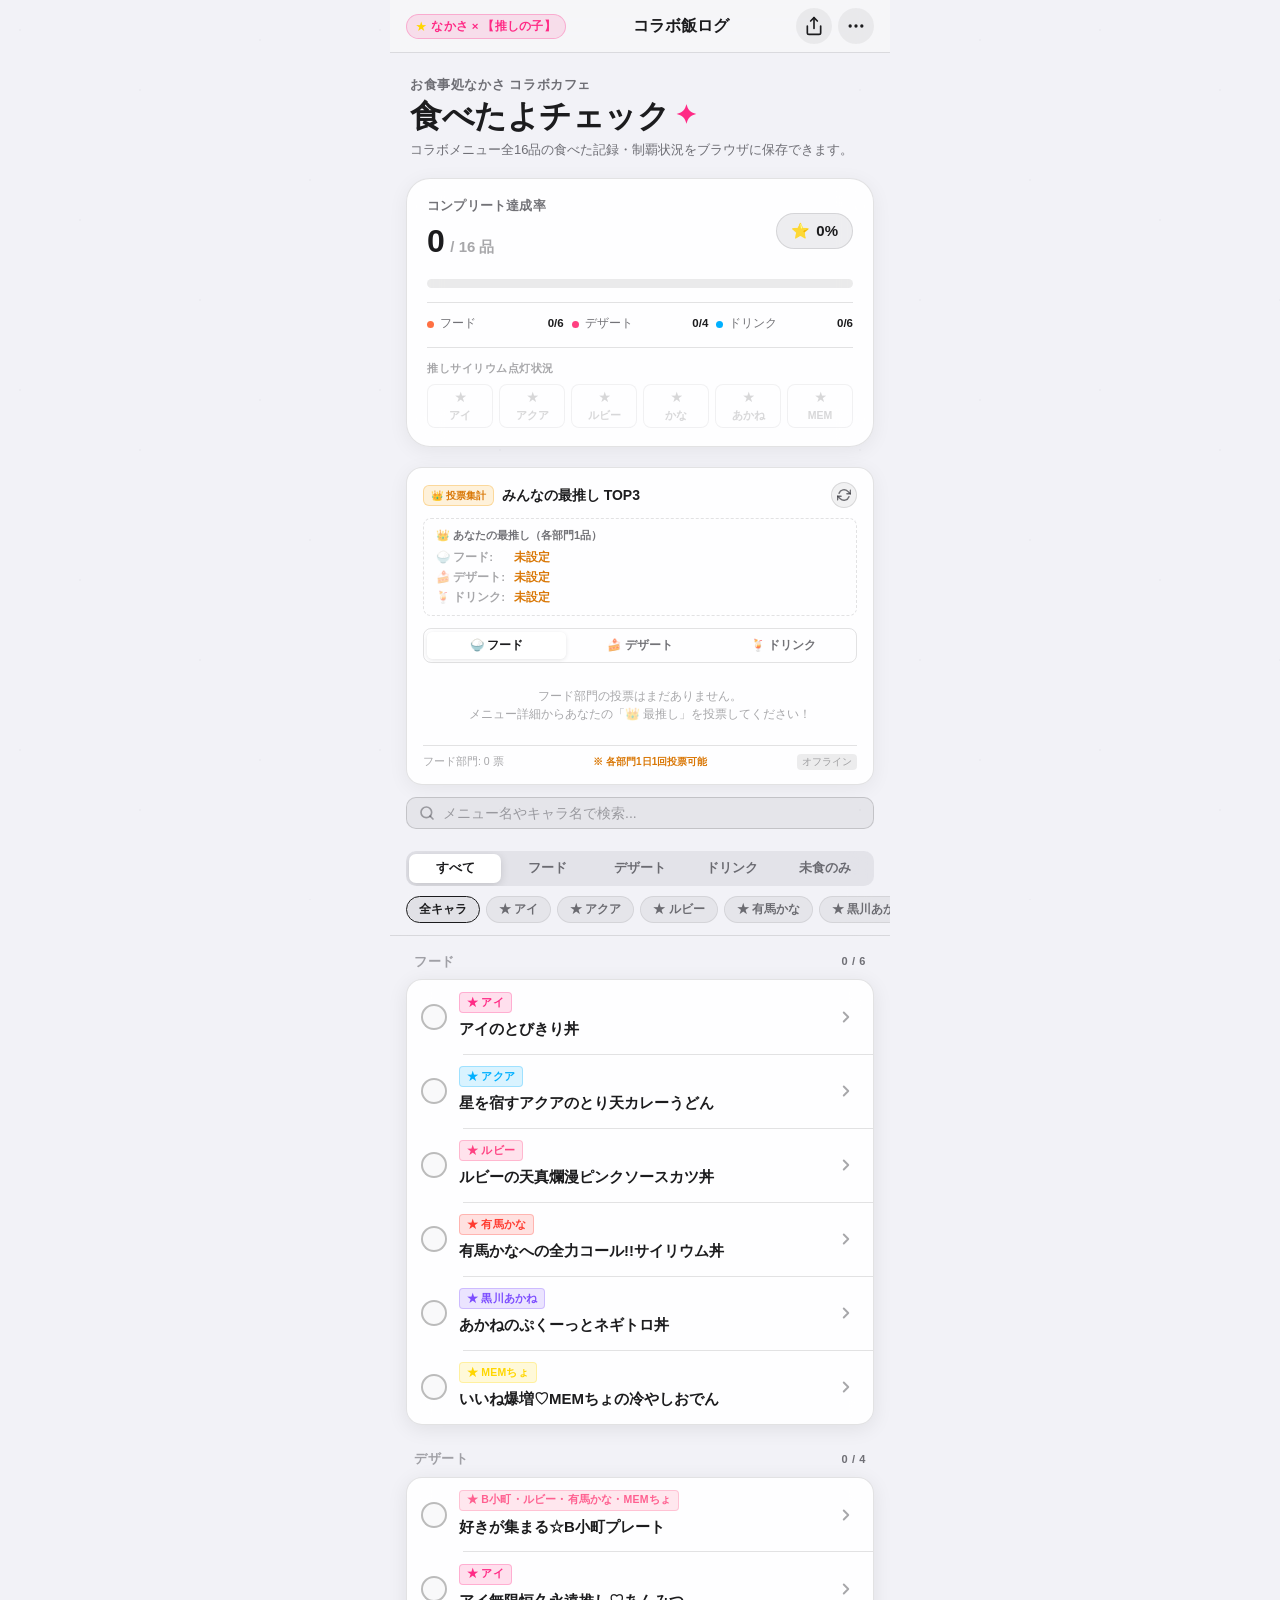
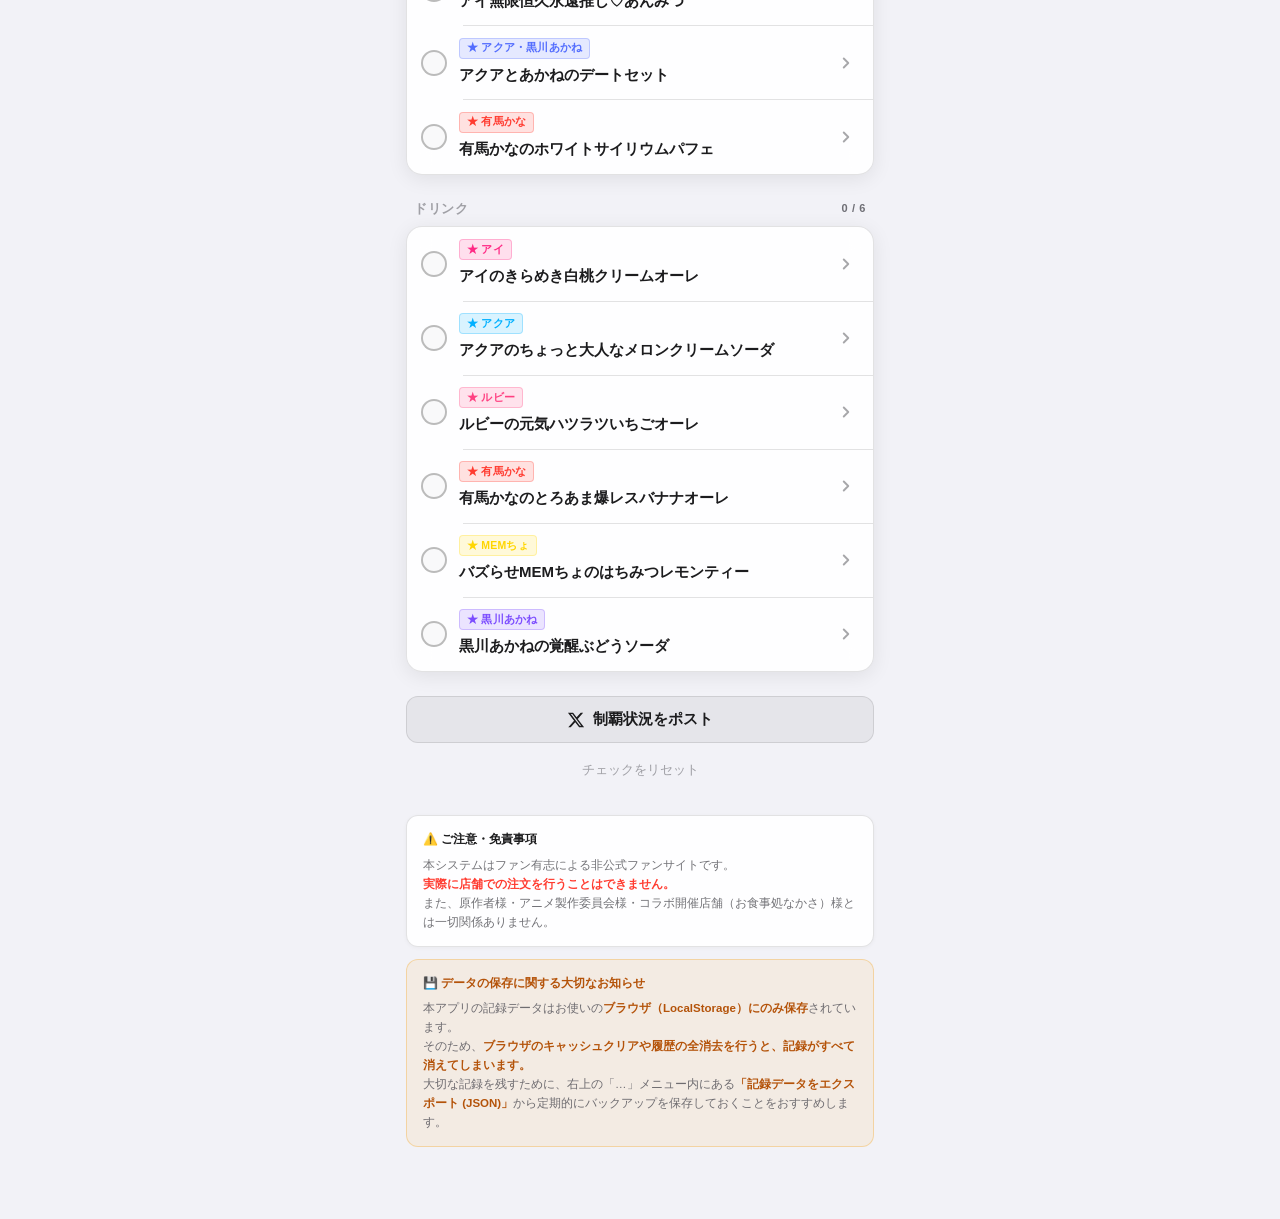
==== index.html @ 0466a277 "initial commit" ====
<!DOCTYPE html>
<html lang="ja">
<head>
  <meta charset="UTF-8">
  <meta name="viewport" content="width=device-width, initial-scale=1.0, maximum-scale=1.0, user-scalable=no, viewport-fit=cover">
  <meta name="apple-mobile-web-app-capable" content="yes">
  <meta name="apple-mobile-web-app-status-bar-style" content="black-translucent">
  <meta name="apple-mobile-web-app-title" content="推しの子×なかさ">
  <meta name="theme-color" content="#12131f">
  <title>【推しの子】× お食事処なかさ コラボ飯ログ</title>
  
  <!-- Favicon / Icons / PWA -->
  <link rel="icon" href="data:image/svg+xml,<svg xmlns=%22http://www.w3.org/2000/svg%22 viewBox=%220 0 100 100%22><text y=%22.9em%22 font-size=%2290%22>⭐</text></svg>">
  <link rel="manifest" href="manifest.json">
  <link rel="stylesheet" href="style.css">

</head>
<body>
  <!-- Background Stars -->
  <div class="bg-stars" id="bgStars"></div>

  <!-- iOS App Container -->
  <div class="app-container">
    
    <!-- iOS Navigation Bar (Sticky with blur) -->
    <header class="ios-navbar" id="navbar">
      <div class="navbar-content">
        <div class="navbar-left">
          <span class="collab-badge">
            <span class="star-icon">★</span> なかさ × 【推しの子】
          </span>
        </div>
        <div class="navbar-center" id="navTitle">
          コラボ飯ログ
        </div>
        <div class="navbar-right">
          <button type="button" class="nav-icon-btn" id="shareBtn" aria-label="シェア">
            <svg width="20" height="20" viewBox="0 0 24 24" fill="none" stroke="currentColor" stroke-width="2" stroke-linecap="round" stroke-linejoin="round">
              <path d="M4 12v8a2 2 0 0 0 2 2h12a2 2 0 0 0 2-2v-8"/>
              <polyline points="16 6 12 2 8 6"/>
              <line x1="12" y1="2" x2="12" y2="15"/>
            </svg>
          </button>
          <button type="button" class="nav-icon-btn" id="menuSettingsBtn" aria-label="設定">
            <svg width="20" height="20" viewBox="0 0 24 24" fill="none" stroke="currentColor" stroke-width="2" stroke-linecap="round" stroke-linejoin="round">
              <circle cx="12" cy="12" r="1"/>
              <circle cx="19" cy="12" r="1"/>
              <circle cx="5" cy="12" r="1"/>
            </svg>
          </button>
        </div>
      </div>
    </header>

    <!-- Scrollable Main Content -->
    <main class="main-content" id="mainContent">
      
      <!-- iOS Large Title Section -->
      <section class="large-title-section">
        <div class="sub-headline">お食事処なかさ コラボカフェ</div>
        <h1 class="large-title">
          <span>食べたよチェック</span>
          <span class="eye-star">✦</span>
        </h1>
        <p class="desc-text">コラボメニュー全16品の食べた記録・制覇状況をブラウザに保存できます。</p>
      </section>

      <!-- Overall Progress Card (iOS Inset Card Style) -->
      <section class="progress-card">
        <div class="progress-card-header">
          <div class="progress-info">
            <div class="progress-label">コンプリート達成率</div>
            <div class="progress-numbers">
              <span class="eaten-count" id="eatenCount">0</span>
              <span class="total-count">/ 16 品</span>
            </div>
          </div>
          <div class="progress-badge-wrapper">
            <div class="trophy-badge" id="trophyBadge">
              <span class="trophy-icon">⭐</span>
              <span class="trophy-percent" id="trophyPercent">0%</span>
            </div>
          </div>
        </div>

        <div class="progress-track">
          <div class="progress-fill" id="progressFill" style="width: 0%;"></div>
        </div>

        <!-- Category Mini Progress -->
        <div class="category-breakdown">
          <div class="breakdown-item" data-cat="food">
            <span class="cat-dot dot-food"></span>
            <span class="cat-name">フード</span>
            <span class="cat-stat" id="statFood">0/6</span>
          </div>
          <div class="breakdown-item" data-cat="dessert">
            <span class="cat-dot dot-dessert"></span>
            <span class="cat-name">デザート</span>
            <span class="cat-stat" id="statDessert">0/4</span>
          </div>
          <div class="breakdown-item" data-cat="drink">
            <span class="cat-dot dot-drink"></span>
            <span class="cat-name">ドリンク</span>
            <span class="cat-stat" id="statDrink">0/6</span>
          </div>
        </div>

        <!-- Live Cyalume (Penlight) Lights Indicator -->
        <div class="cyalume-shelf" id="cyalumeShelf">
          <span class="cyalume-title">推しサイリウム点灯状況</span>
          <div class="cyalume-lights">
            <span class="cyalume-light light-ai" title="アイ" data-char="アイ"><span>★</span>アイ</span>
            <span class="cyalume-light light-aqua" title="アクア" data-char="アクア"><span>★</span>アクア</span>
            <span class="cyalume-light light-ruby" title="ルビー" data-char="ルビー"><span>★</span>ルビー</span>
            <span class="cyalume-light light-kana" title="有馬かな" data-char="有馬かな"><span>★</span>かな</span>
            <span class="cyalume-light light-akane" title="黒川あかね" data-char="黒川あかね"><span>★</span>あかね</span>
            <span class="cyalume-light light-mem" title="MEMちょ" data-char="MEMちょ"><span>★</span>MEM</span>
          </div>
        </div>
      </section>

      <!-- Favorite Ranking & Stats Section (Cloudflare Workers) -->
      <section class="ranking-card" id="rankingCard">
        <div class="ranking-header">
          <div class="ranking-title-area">
            <span class="ranking-badge">👑 投票集計</span>
            <h3 class="ranking-heading">みんなの最推し TOP3</h3>
          </div>
          <button type="button" class="ranking-reload-btn" id="reloadRankingBtn" aria-label="更新" title="最新の統計を再読み込み">
            <svg width="14" height="14" viewBox="0 0 24 24" fill="none" stroke="currentColor" stroke-width="2.5" stroke-linecap="round" stroke-linejoin="round">
              <polyline points="23 4 23 10 17 10"></polyline>
              <polyline points="1 20 1 14 7 14"></polyline>
              <path d="M3.51 9a9 9 0 0 1 14.85-3.36L23 10M1 14l4.64 4.36A9 9 0 0 0 20.49 15"></path>
            </svg>
          </button>
        </div>

        <div class="my-favorite-box" id="myFavoriteBox">
          <div class="my-fav-header">
            <span class="my-fav-title">👑 あなたの最推し（各部門1品）</span>
          </div>
          <div class="my-fav-grid">
            <div class="my-fav-item">
              <span class="my-fav-cat">🍚 フード:</span>
              <span class="my-fav-val" id="myFavFood">未設定</span>
            </div>
            <div class="my-fav-item">
              <span class="my-fav-cat">🍰 デザート:</span>
              <span class="my-fav-val" id="myFavDessert">未設定</span>
            </div>
            <div class="my-fav-item">
              <span class="my-fav-cat">🍹 ドリンク:</span>
              <span class="my-fav-val" id="myFavDrink">未設定</span>
            </div>
          </div>
        </div>

        <!-- Ranking Department Tabs -->
        <div class="ranking-tabs" id="rankingTabs">
          <button type="button" class="ranking-tab-btn active" data-ranking-cat="food">🍚 フード</button>
          <button type="button" class="ranking-tab-btn" data-ranking-cat="dessert">🍰 デザート</button>
          <button type="button" class="ranking-tab-btn" data-ranking-cat="drink">🍹 ドリンク</button>
        </div>

        <div class="ranking-list" id="rankingList">
          <!-- Rendered dynamically by app.js -->
        </div>
        <div class="ranking-footer-meta" id="rankingMeta">
          <span id="rankingTotalVotes">部門投票数: 0 票</span>
          <span class="ranking-rule-note">※ 各部門1日1回投票可能</span>
          <span id="rankingStatusBadge" class="ranking-status-badge">集計中</span>
        </div>
      </section>

      <!-- iOS Search Bar -->
      <div class="ios-search-container">
        <div class="ios-search-box">
          <svg class="search-icon" width="16" height="16" viewBox="0 0 24 24" fill="none" stroke="currentColor" stroke-width="2.5" stroke-linecap="round" stroke-linejoin="round">
            <circle cx="11" cy="11" r="8"></circle>
            <line x1="21" y1="21" x2="16.65" y2="16.65"></line>
          </svg>
          <input type="text" id="searchInput" class="ios-search-input" placeholder="メニュー名やキャラ名で検索..." autocomplete="off">
          <button type="button" id="searchClearBtn" class="search-clear-btn" aria-label="クリア" style="display: none;">✕</button>
        </div>
      </div>

      <!-- iOS Segmented Control (Category Switcher) -->
      <div class="sticky-controls" id="stickyControls">
        <div class="ios-segmented-control" role="tablist">
          <button type="button" class="segment-btn active" data-filter="all" role="tab">すべて</button>
          <button type="button" class="segment-btn" data-filter="food" role="tab">フード</button>
          <button type="button" class="segment-btn" data-filter="dessert" role="tab">デザート</button>
          <button type="button" class="segment-btn" data-filter="drink" role="tab">ドリンク</button>
          <button type="button" class="segment-btn" data-filter="uneaten" role="tab">未食のみ</button>
        </div>

        <!-- Character Filter Pills (Horizontal Scroll) -->
        <div class="char-filter-wrapper">
          <div class="char-filter-scroll" id="charFilterScroll">
            <button type="button" class="char-pill active" data-char="all">全キャラ</button>
            <button type="button" class="char-pill pill-ai" data-char="アイ">★ アイ</button>
            <button type="button" class="char-pill pill-aqua" data-char="アクア">★ アクア</button>
            <button type="button" class="char-pill pill-ruby" data-char="ルビー">★ ルビー</button>
            <button type="button" class="char-pill pill-kana" data-char="有馬かな">★ 有馬かな</button>
            <button type="button" class="char-pill pill-akane" data-char="黒川あかね">★ 黒川あかね</button>
            <button type="button" class="char-pill pill-mem" data-char="MEMちょ">★ MEMちょ</button>
            <button type="button" class="char-pill pill-bkomachi" data-char="B小町">★ B小町</button>
          </div>
        </div>
      </div>

      <!-- Menu Items List (iOS Inset Grouped Table View) -->
      <section class="menu-sections-container" id="menuSectionsContainer">
        <!-- Rendered dynamically by app.js -->
      </section>

      <!-- Empty State -->
      <div class="empty-state" id="emptyState" style="display: none;">
        <div class="empty-icon">🍽️</div>
        <div class="empty-text">該当するメニューがありません</div>
      </div>

      <!-- Quick Action Buttons Footer -->
      <div class="footer-actions">
        <button type="button" class="ios-btn-secondary" id="shareResultBtn">
          <svg width="18" height="18" viewBox="0 0 24 24" fill="currentColor">
            <path d="M18.244 2.25h3.308l-7.227 8.26 8.502 11.24H16.17l-5.214-6.817L4.99 21.75H1.68l7.73-8.835L1.254 2.25H8.08l4.713 6.231zm-1.161 17.52h1.833L7.084 4.126H5.117z"/>
          </svg>
          制覇状況をポスト
        </button>
        <button type="button" class="ios-btn-text" id="resetConfirmBtn">
          チェックをリセット
        </button>
      </div>

      <footer class="app-footer">
        <div class="disclaimer-box">
          <p class="disclaimer-title">⚠️ ご注意・免責事項</p>
          <p class="disclaimer-text">
            本システムはファン有志による非公式ファンサイトです。<br>
            <strong>実際に店舗での注文を行うことはできません。</strong><br>
            また、原作者様・アニメ製作委員会様・コラボ開催店舗（お食事処なかさ）様とは一切関係ありません。
          </p>
        </div>
        <div class="storage-warning-box">
          <p class="storage-warning-title">💾 データの保存に関する大切なお知らせ</p>
          <p class="storage-warning-text">
            本アプリの記録データはお使いの<strong>ブラウザ（LocalStorage）にのみ保存</strong>されています。<br>
            そのため、<strong>ブラウザのキャッシュクリアや履歴の全消去を行うと、記録がすべて消えてしまいます。</strong><br>
            大切な記録を残すために、右上の「…」メニュー内にある<strong>「記録データをエクスポート (JSON)」</strong>から定期的にバックアップを保存しておくことをおすすめします。
          </p>
        </div>
      </footer>
    </main>

    <!-- Bottom Sheet Modal (Detail & Note) -->
    <div class="modal-backdrop" id="bottomSheetBackdrop">
      <div class="ios-bottom-sheet" id="bottomSheet">
        <!-- Pull bar -->
        <div class="sheet-pull-bar"></div>
        
        <div class="sheet-header">
          <div class="sheet-meta">
            <span class="sheet-char-badge" id="sheetCharBadge">アイ</span>
            <span class="sheet-category-badge" id="sheetCatBadge">フード</span>
          </div>
          <h2 class="sheet-title" id="sheetTitle">メニュー名</h2>
          <button type="button" class="sheet-close-btn" id="sheetCloseBtn" aria-label="閉じる">✕</button>
        </div>

        <div class="sheet-body">
          <!-- Eaten Status Switch -->
          <div class="sheet-section ios-cell-group">
            <div class="ios-cell">
              <span class="cell-label">食べた！</span>
              <label class="ios-switch">
                <input type="checkbox" id="sheetCheckInput">
                <span class="switch-slider"></span>
              </label>
            </div>
          </div>

          <!-- Visit History Section (複数回訪問対応) -->
          <div class="sheet-section history-section-box" id="historySection">
            <div class="history-section-header">
              <span class="section-label">📅 訪問・喫食履歴</span>
              <span class="history-total-badge" id="historyTotalBadge">合計 0杯/皿</span>
            </div>
            <div class="history-list" id="historyList">
              <!-- Dynamically rendered rows: Date picker + Stepper + Delete button -->
            </div>
            <button type="button" class="add-history-btn" id="addHistoryBtn">
              <svg width="15" height="15" viewBox="0 0 24 24" fill="none" stroke="currentColor" stroke-width="2.5" stroke-linecap="round" stroke-linejoin="round">
                <line x1="12" y1="5" x2="12" y2="19"></line>
                <line x1="5" y1="12" x2="19" y2="12"></line>
              </svg>
              訪問日・杯数を追加
            </button>
          </div>

          <!-- Favorite Section (最推し設定) -->
          <div class="sheet-section ios-cell-group">
            <div class="ios-cell cell-favorite">
              <div class="cell-label-group">
                <span class="cell-label" id="sheetFavoriteLabel">👑 最推しに設定</span>
                <span class="cell-sublabel" id="sheetFavoriteSublabel">この部門のお気に入りメニュー（1日1回限定）</span>
              </div>
              <label class="ios-switch">
                <input type="checkbox" id="sheetFavoriteInput">
                <span class="switch-slider switch-slider-gold"></span>
              </label>
            </div>
            <div class="cell-notice-box">
              <span class="cell-notice-text" id="sheetFavoriteNotice">※ 最推し投票は各部門1日1回のみ選択・変更できます。</span>
            </div>
          </div>

          <!-- Note / Review Section -->
          <div class="sheet-section">
            <label class="section-label" for="sheetMemoInput">感想・推しポイントメモ</label>
            <textarea id="sheetMemoInput" class="ios-textarea" placeholder="例: 見た目もかわいくて大満足！特典コースターもゲット★" rows="3"></textarea>
          </div>

          <!-- Action Buttons -->
          <div class="sheet-actions">
            <button type="button" class="ios-btn-primary" id="saveSheetBtn">保存する</button>
          </div>
        </div>
      </div>
    </div>

    <!-- Settings / Data Modal -->
    <div class="modal-backdrop" id="settingsModalBackdrop">
      <div class="ios-bottom-sheet" id="settingsModal">
        <div class="sheet-pull-bar"></div>
        <div class="sheet-header">
          <h2 class="sheet-title">データ管理 & バックアップ</h2>
          <button type="button" class="sheet-close-btn" id="settingsCloseBtn">✕</button>
        </div>
        <div class="sheet-body">
          <!-- Appearance / Theme Section -->
          <div class="ios-cell-group">
            <div class="ios-cell">
              <span class="cell-label">外観テーマ</span>
              <div class="theme-selector" id="themeSelector">
                <button type="button" class="theme-btn active" data-theme="auto">端末連動</button>
                <button type="button" class="theme-btn" data-theme="light">ライト</button>
                <button type="button" class="theme-btn" data-theme="dark">ダーク</button>
              </div>
            </div>
          <!-- Cache Clear Warning Card -->
          <div class="modal-warning-card">
            <div class="warning-icon-area">⚠️</div>
            <div class="warning-content">
              <strong class="warning-title">キャッシュ・履歴消去にご注意</strong>
              <p class="warning-desc">記録はお使いのブラウザ（端末内）にのみ保存されています。ブラウザのキャッシュクリアや履歴消去を行うとデータがすべて消えるため、定期的に「エクスポート」でバックアップを保存してください。</p>
            </div>
          </div>

          <div class="ios-cell-group">
            <div class="ios-cell interactive-cell" id="exportDataBtn">
              <span class="cell-label">記録データをエクスポート (JSON)</span>
              <span class="cell-chevron">›</span>
            </div>
            <label class="ios-cell interactive-cell" for="importFile">
              <span class="cell-label">記録データをインポート</span>
              <input type="file" id="importFile" accept=".json" style="display: none;">
              <span class="cell-chevron">›</span>
            </label>
            <div class="ios-cell interactive-cell text-danger" id="dangerResetBtn">
              <span class="cell-label">すべての記録を初期化</span>
              <span class="cell-chevron">›</span>
            </div>
          </div>
          <div class="help-text">
            機種変更時やお使いのブラウザをクリアする際は、事前に「エクスポート」で保存しておくことをおすすめします。
          </div>

          <div class="modal-disclaimer">
            <p><strong>【非公式ファンサイトについて】</strong></p>
            <p>本システムは個人ファンによる非公式の記録ツールです。店頭での実際の注文を行うことはできません。原作公式・アニメ製作委員会・コラボ開催店舗（お食事処なかさ）様とは一切関係ありません。</p>
          </div>
        </div>
      </div>
    </div>

    <!-- Complete Toast / Celebration Banner -->
    <div class="complete-toast" id="completeToast">
      <div class="toast-star">🌟</div>
      <div class="toast-content">
        <div class="toast-title">全品制覇おめでとうございます！！</div>
        <div class="toast-desc">なかさ×推しの子 コラボメニューをすべてコンプリートしました！</div>
      </div>
    </div>

  </div>

  <script src="app.js"></script>
</body>
</html>
---- style.css ----
/* ==========================================================================
   【推しの子】× お食事処なかさ コラボ飯ログ スタイルシート
   iOS Human Interface Guidelines × アイドル・スターライトテーマ
   ダークモード & ライトモード 自動連動 (prefers-color-scheme & data-theme)
   ========================================================================== */

/* --------------------------------------------------------------------------
   1. テーマ変数定義
   -------------------------------------------------------------------------- */
:root {
  /* Oshi no Ko Character Palette (Dark Mode Optimized) */
  --color-ai: #ff2a85;        /* アイ: マゼンタピンク */
  --color-ai-glow: rgba(255, 42, 133, 0.35);
  --color-aqua: #00b0ff;      /* アクア: シアンブルー */
  --color-aqua-glow: rgba(0, 176, 255, 0.3);
  --color-ruby: #ff4081;      /* ルビー: ルビーピンク */
  --color-ruby-glow: rgba(255, 64, 129, 0.3);
  --color-kana: #ff3b30;      /* 有馬かな: ピーマン/レッド */
  --color-kana-glow: rgba(255, 59, 48, 0.3);
  --color-akane: #7c4dff;     /* 黒川あかね: パープル */
  --color-akane-glow: rgba(124, 77, 255, 0.3);
  --color-mem: #ffd600;       /* MEMちょ: イエロー */
  --color-mem-glow: rgba(255, 214, 0, 0.3);
  --color-bkomachi: #ff6090;  /* B小町: プレミアムピンク */

  /* iOS Accents */
  --ios-tint: #ff2a85;
  --ios-blue: #007aff;
  --ios-green: #34c759;
  --ios-danger: #ff3b30;
  
  /* Typography & Layout */
  --font-system: -apple-system, BlinkMacSystemFont, "SF Pro Text", "SF Pro Display", "Helvetica Neue", "Hiragino Sans", "Hiragino Kaku Gothic ProN", Meiryo, sans-serif;
  --radius-sm: 8px;
  --radius-md: 12px;
  --radius-lg: 16px;
  --radius-xl: 24px;
  --radius-pill: 9999px;

  /* Default: Dark Theme */
  --bg-primary: #0c0d14;
  --bg-secondary: #141624;
  --bg-card: rgba(25, 28, 48, 0.72);
  --bg-card-active: rgba(36, 40, 68, 0.85);
  --bg-sheet: #191b2e;
  --bg-navbar: rgba(18, 20, 34, 0.85);
  --bg-sticky-controls: rgba(12, 13, 20, 0.88);
  
  --ios-separator: rgba(255, 255, 255, 0.08);
  --ios-separator-light: rgba(255, 255, 255, 0.04);
  
  --text-primary: #ffffff;
  --text-secondary: rgba(255, 255, 255, 0.65);
  --text-tertiary: rgba(255, 255, 255, 0.4);

  --bg-segmented: rgba(255, 255, 255, 0.08);
  --bg-segmented-active: rgba(255, 255, 255, 0.95);
  --color-segmented-active: #0c0d14;

  --bg-char-pill: rgba(255, 255, 255, 0.07);
  --border-char-pill: rgba(255, 255, 255, 0.1);

  --bg-cell-group: rgba(255, 255, 255, 0.05);
  --bg-cell-active: rgba(255, 255, 255, 0.08);
  --bg-input: rgba(255, 255, 255, 0.08);
  --border-input: rgba(255, 255, 255, 0.15);
  --bg-textarea: rgba(255, 255, 255, 0.05);
  --border-textarea: rgba(255, 255, 255, 0.08);

  --progress-card-bg: var(--bg-card);
  --progress-card-border: var(--ios-separator);
  --progress-track-bg: rgba(255, 255, 255, 0.1);

  --checkbox-border: rgba(255, 255, 255, 0.28);
  --checkbox-bg: rgba(255, 255, 255, 0.04);
  
  --nav-btn-bg: rgba(255, 255, 255, 0.08);
  --nav-btn-active: rgba(255, 255, 255, 0.16);

  --btn-secondary-bg: rgba(255, 255, 255, 0.1);
  --btn-secondary-border: rgba(255, 255, 255, 0.15);
  --btn-secondary-active: rgba(255, 255, 255, 0.16);
  --btn-secondary-color: #ffffff;

  --badge-count-bg: rgba(255, 42, 133, 0.2);
  --badge-count-color: #ff94c2;
  --badge-count-border: rgba(255, 42, 133, 0.35);

  --toast-bg: rgba(25, 28, 52, 0.95);
  --toast-border: rgba(255, 42, 133, 0.5);

  --shadow-card: 0 8px 32px rgba(0, 0, 0, 0.36);
  --shadow-glow: none;
  --stars-opacity: 0.45;
  --glow-opacity: 0.28;
}

/* 端末のOS設定が「ライトモード」の場合の自動適用（手動ダーク指定がない場合） */
@media (prefers-color-scheme: light) {
  :root:not([data-theme="dark"]) {
    --bg-primary: #f2f2f7;
    --bg-secondary: #ffffff;
    --bg-card: rgba(255, 255, 255, 0.92);
    --bg-card-active: rgba(235, 235, 240, 0.95);
    --bg-sheet: #ffffff;
    --bg-navbar: rgba(246, 246, 249, 0.88);
    --bg-sticky-controls: rgba(242, 242, 247, 0.92);
    
    --ios-separator: rgba(60, 60, 67, 0.15);
    --ios-separator-light: rgba(60, 60, 67, 0.06);
    
    --text-primary: #1c1c1e;
    --text-secondary: rgba(60, 60, 67, 0.72);
    --text-tertiary: rgba(60, 60, 67, 0.45);

    --bg-segmented: rgba(118, 118, 128, 0.12);
    --bg-segmented-active: #ffffff;
    --color-segmented-active: #1c1c1e;

    --bg-char-pill: rgba(0, 0, 0, 0.05);
    --border-char-pill: rgba(0, 0, 0, 0.08);

    --bg-cell-group: rgba(0, 0, 0, 0.035);
    --bg-cell-active: rgba(0, 0, 0, 0.07);
    --bg-input: rgba(0, 0, 0, 0.05);
    --border-input: rgba(0, 0, 0, 0.15);
    --bg-textarea: rgba(0, 0, 0, 0.035);
    --border-textarea: rgba(0, 0, 0, 0.12);

    --progress-card-bg: var(--bg-card);
    --progress-card-border: var(--ios-separator);
    --progress-track-bg: rgba(0, 0, 0, 0.08);

    --checkbox-border: rgba(0, 0, 0, 0.25);
    --checkbox-bg: rgba(0, 0, 0, 0.02);

    --nav-btn-bg: rgba(0, 0, 0, 0.05);
    --nav-btn-active: rgba(0, 0, 0, 0.1);

    --btn-secondary-bg: rgba(0, 0, 0, 0.05);
    --btn-secondary-border: rgba(0, 0, 0, 0.1);
    --btn-secondary-active: rgba(0, 0, 0, 0.08);
    --btn-secondary-color: #1c1c1e;

    --badge-count-bg: rgba(255, 42, 133, 0.12);
    --badge-count-color: #d81b60;
    --badge-count-border: rgba(255, 42, 133, 0.25);

    --toast-bg: #ffffff;
    --toast-border: rgba(255, 42, 133, 0.35);

    --shadow-card: 0 4px 20px rgba(0, 0, 0, 0.06);
    --stars-opacity: 0.18;
    --glow-opacity: 0.14;
  }
}

/* 明示的にライトモードが設定された場合 */
html[data-theme="light"] {
  --bg-primary: #f2f2f7;
  --bg-secondary: #ffffff;
  --bg-card: rgba(255, 255, 255, 0.92);
  --bg-card-active: rgba(235, 235, 240, 0.95);
  --bg-sheet: #ffffff;
  --bg-navbar: rgba(246, 246, 249, 0.88);
  --bg-sticky-controls: rgba(242, 242, 247, 0.92);
  
  --ios-separator: rgba(60, 60, 67, 0.15);
  --ios-separator-light: rgba(60, 60, 67, 0.06);
  
  --text-primary: #1c1c1e;
  --text-secondary: rgba(60, 60, 67, 0.72);
  --text-tertiary: rgba(60, 60, 67, 0.45);

  --bg-segmented: rgba(118, 118, 128, 0.12);
  --bg-segmented-active: #ffffff;
  --color-segmented-active: #1c1c1e;

  --bg-char-pill: rgba(0, 0, 0, 0.05);
  --border-char-pill: rgba(0, 0, 0, 0.08);

  --bg-cell-group: rgba(0, 0, 0, 0.035);
  --bg-cell-active: rgba(0, 0, 0, 0.07);
  --bg-input: rgba(0, 0, 0, 0.05);
  --border-input: rgba(0, 0, 0, 0.15);
  --bg-textarea: rgba(0, 0, 0, 0.035);
  --border-textarea: rgba(0, 0, 0, 0.12);

  --progress-card-bg: var(--bg-card);
  --progress-card-border: var(--ios-separator);
  --progress-track-bg: rgba(0, 0, 0, 0.08);

  --checkbox-border: rgba(0, 0, 0, 0.25);
  --checkbox-bg: rgba(0, 0, 0, 0.02);

  --nav-btn-bg: rgba(0, 0, 0, 0.05);
  --nav-btn-active: rgba(0, 0, 0, 0.1);

  --btn-secondary-bg: rgba(0, 0, 0, 0.05);
  --btn-secondary-border: rgba(0, 0, 0, 0.1);
  --btn-secondary-active: rgba(0, 0, 0, 0.08);
  --btn-secondary-color: #1c1c1e;

  --badge-count-bg: rgba(255, 42, 133, 0.12);
  --badge-count-color: #d81b60;
  --badge-count-border: rgba(255, 42, 133, 0.25);

  --toast-bg: #ffffff;
  --toast-border: rgba(255, 42, 133, 0.35);

  --shadow-card: 0 4px 20px rgba(0, 0, 0, 0.06);
  --stars-opacity: 0.18;
  --glow-opacity: 0.14;
}

/* 明示的にダークモードが設定された場合 */
html[data-theme="dark"] {
  --bg-primary: #0c0d14;
  --bg-secondary: #141624;
  --bg-card: rgba(25, 28, 48, 0.72);
  --bg-card-active: rgba(36, 40, 68, 0.85);
  --bg-sheet: #191b2e;
  --bg-navbar: rgba(18, 20, 34, 0.85);
  --bg-sticky-controls: rgba(12, 13, 20, 0.88);
  
  --ios-separator: rgba(255, 255, 255, 0.08);
  --ios-separator-light: rgba(255, 255, 255, 0.04);
  
  --text-primary: #ffffff;
  --text-secondary: rgba(255, 255, 255, 0.65);
  --text-tertiary: rgba(255, 255, 255, 0.4);

  --bg-segmented: rgba(255, 255, 255, 0.08);
  --bg-segmented-active: rgba(255, 255, 255, 0.95);
  --color-segmented-active: #0c0d14;

  --bg-char-pill: rgba(255, 255, 255, 0.07);
  --border-char-pill: rgba(255, 255, 255, 0.1);

  --bg-cell-group: rgba(255, 255, 255, 0.05);
  --bg-cell-active: rgba(255, 255, 255, 0.08);
  --bg-input: rgba(255, 255, 255, 0.08);
  --border-input: rgba(255, 255, 255, 0.15);
  --bg-textarea: rgba(255, 255, 255, 0.05);
  --border-textarea: rgba(255, 255, 255, 0.08);

  --progress-card-bg: var(--bg-card);
  --progress-card-border: var(--ios-separator);
  --progress-track-bg: rgba(255, 255, 255, 0.1);

  --checkbox-border: rgba(255, 255, 255, 0.28);
  --checkbox-bg: rgba(255, 255, 255, 0.04);

  --nav-btn-bg: rgba(255, 255, 255, 0.08);
  --nav-btn-active: rgba(255, 255, 255, 0.16);

  --btn-secondary-bg: rgba(255, 255, 255, 0.1);
  --btn-secondary-border: rgba(255, 255, 255, 0.15);
  --btn-secondary-active: rgba(255, 255, 255, 0.16);
  --btn-secondary-color: #ffffff;

  --badge-count-bg: rgba(255, 42, 133, 0.2);
  --badge-count-color: #ff94c2;
  --badge-count-border: rgba(255, 42, 133, 0.35);

  --toast-bg: rgba(25, 28, 52, 0.95);
  --toast-border: rgba(255, 42, 133, 0.5);

  --shadow-card: 0 8px 32px rgba(0, 0, 0, 0.36);
  --stars-opacity: 0.45;
  --glow-opacity: 0.28;
}

/* --------------------------------------------------------------------------
   2. リセット & ベーススタイル
   -------------------------------------------------------------------------- */
*, *::before, *::after {
  box-sizing: border-box;
  margin: 0;
  padding: 0;
  -webkit-tap-highlight-color: transparent;
}

body {
  font-family: var(--font-system);
  background-color: var(--bg-primary);
  color: var(--text-primary);
  line-height: 1.5;
  min-height: 100vh;
  min-height: -webkit-fill-available;
  overflow-x: hidden;
  position: relative;
  transition: background-color 0.3s ease, color 0.3s ease;
  -webkit-font-smoothing: antialiased;
  -moz-osx-font-smoothing: grayscale;
}

/* 星屑背景 & グローオーブ */
.bg-stars {
  position: fixed;
  top: 0;
  left: 0;
  width: 100%;
  height: 100%;
  pointer-events: none;
  z-index: 0;
  background-image: 
    radial-gradient(1px 1px at 20px 30px, var(--text-tertiary), rgba(0,0,0,0)),
    radial-gradient(1px 1px at 140px 90px, var(--text-tertiary), rgba(0,0,0,0)),
    radial-gradient(1px 1px at 260px 40px, var(--text-tertiary), rgba(0,0,0,0)),
    radial-gradient(1px 1px at 310px 180px, var(--text-tertiary), rgba(0,0,0,0)),
    radial-gradient(1px 1px at 80px 220px, var(--text-tertiary), rgba(0,0,0,0)),
    radial-gradient(1px 1px at 200px 300px, var(--text-tertiary), rgba(0,0,0,0));
  background-repeat: repeat;
  background-size: 360px 360px;
  opacity: var(--stars-opacity);
  transition: opacity 0.3s ease;
}

/* アプリケーション全体コンテナ */
.app-container {
  max-width: 500px;
  margin: 0 auto;
  min-height: 100vh;
  position: relative;
  z-index: 1;
  display: flex;
  flex-direction: column;
  padding-bottom: env(safe-area-inset-bottom, 24px);
}

/* iOS Sticky Navbar */
.ios-navbar {
  position: sticky;
  top: 0;
  z-index: 100;
  background: var(--bg-navbar);
  -webkit-backdrop-filter: blur(20px);
  backdrop-filter: blur(20px);
  border-bottom: 0.5px solid var(--ios-separator);
  padding-top: env(safe-area-inset-top, 0);
  transition: background 0.3s ease, border-color 0.3s ease;
}

.navbar-content {
  height: 52px;
  display: flex;
  align-items: center;
  justify-content: space-between;
  padding: 0 16px;
}

.collab-badge {
  display: inline-flex;
  align-items: center;
  gap: 5px;
  font-size: 11.5px;
  font-weight: 700;
  letter-spacing: 0.3px;
  color: var(--color-ai);
  background: rgba(255, 42, 133, 0.12);
  border: 1px solid rgba(255, 42, 133, 0.28);
  padding: 3px 9px;
  border-radius: var(--radius-pill);
}

.collab-badge .star-icon {
  font-size: 10px;
  color: #ffd600;
}

.navbar-center {
  font-size: 16px;
  font-weight: 600;
  color: var(--text-primary);
  opacity: 0;
  transform: translateY(6px);
  transition: opacity 0.2s ease, transform 0.2s ease, color 0.3s ease;
}

.navbar-center.scrolled-in {
  opacity: 1;
  transform: translateY(0);
}

.navbar-right {
  display: flex;
  align-items: center;
  gap: 6px;
}

.nav-icon-btn {
  background: var(--nav-btn-bg);
  border: none;
  color: var(--text-primary);
  width: 36px;
  height: 36px;
  border-radius: 50%;
  display: flex;
  align-items: center;
  justify-content: center;
  cursor: pointer;
  transition: all 0.2s cubic-bezier(0.25, 1, 0.5, 1);
}

.nav-icon-btn:active {
  transform: scale(0.92);
  background: var(--nav-btn-active);
}

/* メインコンテンツ */
.main-content {
  flex: 1;
  padding: 12px 16px 40px;
}

/* iOS Large Title Section */
.large-title-section {
  padding: 10px 4px 18px;
}

.sub-headline {
  font-size: 13px;
  font-weight: 600;
  color: var(--text-secondary);
  text-transform: uppercase;
  letter-spacing: 0.6px;
  margin-bottom: 2px;
}

.large-title {
  font-size: 32px;
  font-weight: 800;
  letter-spacing: -0.5px;
  line-height: 1.2;
  display: flex;
  align-items: center;
  gap: 6px;
  flex-wrap: wrap;
  color: var(--text-primary);
}

.gradient-text {
  color: var(--text-primary);
}

.eye-star {
  font-size: 26px;
  color: #ff2a85;
  display: inline-block;
}

.desc-text {
  font-size: 13px;
  color: var(--text-secondary);
  margin-top: 6px;
  line-height: 1.45;
}

/* 進捗カード (iOS Inset Card Style) */
.progress-card {
  background: var(--bg-card);
  border-radius: var(--radius-xl);
  border: 0.5px solid var(--ios-separator);
  padding: 18px 20px;
  box-shadow: 0 4px 20px rgba(0, 0, 0, 0.06);
  margin-bottom: 20px;
  position: relative;
  overflow: hidden;
  backdrop-filter: blur(16px);
  -webkit-backdrop-filter: blur(16px);
  transition: all 0.3s ease;
}

.progress-card-header {
  display: flex;
  justify-content: space-between;
  align-items: center;
  margin-bottom: 14px;
}

.progress-label {
  font-size: 12.5px;
  font-weight: 600;
  color: var(--text-secondary);
  letter-spacing: 0.2px;
}

.progress-numbers {
  display: flex;
  align-items: baseline;
  gap: 6px;
  margin-top: 2px;
}

.eaten-count {
  font-size: 32px;
  font-weight: 800;
  color: var(--text-primary);
  letter-spacing: -0.5px;
  font-feature-settings: "tnum";
}

.total-count {
  font-size: 15px;
  font-weight: 600;
  color: var(--text-tertiary);
}

.trophy-badge {
  display: flex;
  align-items: center;
  gap: 6px;
  background: var(--bg-segmented);
  border: 1px solid var(--ios-separator);
  padding: 6px 14px;
  border-radius: var(--radius-pill);
}

.trophy-icon {
  font-size: 15px;
}

.trophy-percent {
  font-size: 15px;
  font-weight: 800;
  color: var(--text-primary);
  font-feature-settings: "tnum";
}

/* プログレスバー */
.progress-track {
  width: 100%;
  height: 9px;
  background: var(--progress-track-bg);
  border-radius: var(--radius-pill);
  overflow: hidden;
  position: relative;
  transition: background 0.3s ease;
}

.progress-fill {
  height: 100%;
  background: #ff2a85;
  border-radius: var(--radius-pill);
  transition: width 0.45s cubic-bezier(0.34, 1.56, 0.64, 1);
}

/* 内訳 */
.category-breakdown {
  display: grid;
  grid-template-columns: repeat(3, 1fr);
  gap: 8px;
  margin-top: 14px;
  padding-top: 12px;
  border-top: 1px solid var(--ios-separator);
  transition: border-color 0.3s ease;
}

.breakdown-item {
  display: flex;
  align-items: center;
  gap: 6px;
  font-size: 11.5px;
  color: var(--text-secondary);
  font-weight: 500;
}

.cat-dot {
  width: 7px;
  height: 7px;
  border-radius: 50%;
  flex-shrink: 0;
}

.dot-food { background: #ff7043; }
.dot-dessert { background: #ff4081; }
.dot-drink { background: #00b0ff; }

.cat-stat {
  margin-left: auto;
  font-weight: 700;
  color: var(--text-primary);
  font-feature-settings: "tnum";
}

/* スティッキーコントロール (カテゴリ & キャラクター) */
.sticky-controls {
  position: sticky;
  top: 52px;
  z-index: 90;
  background: var(--bg-sticky-controls);
  -webkit-backdrop-filter: blur(20px);
  backdrop-filter: blur(20px);
  margin: 0 -16px 16px -16px;
  padding: 10px 16px 8px;
  border-bottom: 0.5px solid var(--ios-separator);
  transition: background 0.3s ease, border-color 0.3s ease;
}

/* iOS Segmented Control */
.ios-segmented-control {
  display: flex;
  background: var(--bg-segmented);
  padding: 3px;
  border-radius: 10px;
  position: relative;
  margin-bottom: 10px;
  overflow: hidden;
  transition: background 0.3s ease;
}

.segment-btn {
  flex: 1;
  background: transparent;
  border: none;
  color: var(--text-secondary);
  font-size: 12.5px;
  font-weight: 600;
  font-family: inherit;
  padding: 6px 0;
  text-align: center;
  border-radius: 7px;
  cursor: pointer;
  transition: all 0.2s ease;
  white-space: nowrap;
}

.segment-btn.active {
  background: var(--bg-segmented-active);
  color: var(--color-segmented-active);
  box-shadow: 0 2px 8px rgba(0, 0, 0, 0.15);
  font-weight: 700;
}

/* キャラクターフィルター横スクロール */
.char-filter-wrapper {
  overflow-x: auto;
  -webkit-overflow-scrolling: touch;
  scrollbar-width: none;
  margin: 0 -16px;
  padding: 0 16px;
}

.char-filter-wrapper::-webkit-scrollbar {
  display: none;
}

.char-filter-scroll {
  display: flex;
  gap: 6px;
  white-space: nowrap;
  padding-bottom: 4px;
}

.char-pill {
  background: var(--bg-char-pill);
  border: 1px solid var(--border-char-pill);
  color: var(--text-secondary);
  font-size: 11.5px;
  font-weight: 600;
  padding: 5px 12px;
  border-radius: var(--radius-pill);
  cursor: pointer;
  transition: all 0.2s ease;
  font-family: inherit;
}

.char-pill:active {
  transform: scale(0.95);
}

.char-pill.active {
  color: var(--text-primary);
  border-color: currentColor;
  background: var(--bg-cell-active);
}

.char-pill.pill-ai.active { background: rgba(255, 42, 133, 0.2); border-color: var(--color-ai); color: var(--color-ai); }
.char-pill.pill-aqua.active { background: rgba(0, 176, 255, 0.2); border-color: var(--color-aqua); color: #0288d1; }
.char-pill.pill-ruby.active { background: rgba(255, 64, 129, 0.2); border-color: var(--color-ruby); color: #e91e63; }
.char-pill.pill-kana.active { background: rgba(255, 59, 48, 0.2); border-color: var(--color-kana); color: #d32f2f; }
.char-pill.pill-akane.active { background: rgba(124, 77, 255, 0.2); border-color: var(--color-akane); color: #673ab7; }
.char-pill.pill-mem.active { background: rgba(255, 214, 0, 0.25); border-color: #fbc02d; color: #f57f17; }
.char-pill.pill-bkomachi.active { background: rgba(255, 96, 144, 0.2); border-color: var(--color-bkomachi); color: #e91e63; }

/* Inset Grouped Table View */
.menu-group {
  margin-bottom: 24px;
}

.group-header {
  font-size: 13px;
  font-weight: 700;
  text-transform: uppercase;
  letter-spacing: 0.6px;
  color: var(--text-tertiary);
  padding: 0 8px 8px;
  display: flex;
  align-items: center;
  justify-content: space-between;
}

.group-header-badge {
  font-size: 11px;
  font-weight: 600;
  color: var(--text-secondary);
}

.ios-grouped-list {
  background: var(--bg-card);
  border-radius: var(--radius-lg);
  border: 0.5px solid var(--ios-separator);
  box-shadow: 0 4px 20px rgba(0, 0, 0, 0.08);
  overflow: hidden;
  backdrop-filter: blur(12px);
  -webkit-backdrop-filter: blur(12px);
  transition: background 0.3s ease, border-color 0.3s ease;
}

/* Individual Item Row */
.menu-item-row {
  display: flex;
  align-items: center;
  padding: 12px 14px;
  min-height: 60px;
  position: relative;
  transition: background-color 0.15s ease;
  user-select: none;
}

.menu-item-row:not(:last-child)::after {
  content: "";
  position: absolute;
  bottom: 0;
  left: 56px;
  right: 0;
  height: 0.5px;
  background: var(--ios-separator);
  transition: background 0.3s ease;
}

.menu-item-row:active {
  background-color: var(--bg-card-active);
}

/* iOS Style Circle Checkbox */
.item-check-area {
  padding-right: 12px;
  display: flex;
  align-items: center;
  cursor: pointer;
}

.ios-checkbox {
  width: 26px;
  height: 26px;
  border-radius: 50%;
  border: 2px solid var(--checkbox-border);
  display: flex;
  align-items: center;
  justify-content: center;
  transition: all 0.25s cubic-bezier(0.34, 1.56, 0.64, 1);
  background: var(--checkbox-bg);
}

.ios-checkbox .check-mark {
  opacity: 0;
  transform: scale(0.4);
  transition: all 0.25s cubic-bezier(0.34, 1.56, 0.64, 1);
  color: #ffffff;
  font-size: 13px;
  font-weight: 800;
  display: block;
}

.menu-item-row.is-eaten .ios-checkbox {
  background: #ff2a85;
  border-color: #ff2a85;
  transform: scale(1.05);
}

.menu-item-row.is-eaten .ios-checkbox .check-mark {
  opacity: 1;
  transform: scale(1);
}

/* Item Content */
.item-content {
  flex: 1;
  min-width: 0;
  cursor: pointer;
}

.item-character-tag {
  display: inline-flex;
  align-items: center;
  gap: 4px;
  font-size: 10.5px;
  font-weight: 700;
  padding: 1.5px 7px;
  border-radius: 4px;
  margin-bottom: 3px;
  letter-spacing: 0.2px;
}

.item-title {
  font-size: 15px;
  font-weight: 600;
  color: var(--text-primary);
  line-height: 1.35;
  word-break: break-word;
  transition: color 0.2s ease;
}

.menu-item-row.is-eaten .item-title {
  color: var(--text-secondary);
}

.item-meta-row {
  display: flex;
  align-items: center;
  gap: 8px;
  margin-top: 3px;
}

.item-memo-preview {
  font-size: 11.5px;
  color: var(--text-tertiary);
  white-space: nowrap;
  overflow: hidden;
  text-overflow: ellipsis;
  max-width: 180px;
}

.item-eaten-badge {
  font-size: 10px;
  font-weight: 700;
  padding: 1px 6px;
  border-radius: var(--radius-pill);
  background: var(--bg-cell-group);
  color: var(--text-secondary);
}

/* Item Action / Detail Chevron */
.item-action-area {
  padding-left: 8px;
  display: flex;
  align-items: center;
  gap: 6px;
}

.item-count-badge {
  font-size: 11px;
  font-weight: 700;
  background: var(--badge-count-bg);
  color: var(--badge-count-color);
  border: 1px solid var(--badge-count-border);
  padding: 2px 7px;
  border-radius: var(--radius-pill);
  white-space: nowrap;
  display: none;
}

.menu-item-row.is-eaten .item-count-badge {
  display: inline-block;
}

.chevron-btn {
  background: transparent;
  border: none;
  color: var(--text-tertiary);
  cursor: pointer;
  padding: 6px 4px;
  display: flex;
  align-items: center;
  transition: color 0.2s ease, transform 0.2s ease;
}

.chevron-btn:active {
  transform: translateX(2px);
  color: var(--text-primary);
}

/* Empty State */
.empty-state {
  text-align: center;
  padding: 50px 20px;
  color: var(--text-tertiary);
}

.empty-icon {
  font-size: 40px;
  margin-bottom: 10px;
}

.empty-text {
  font-size: 14px;
  font-weight: 500;
}

/* Footer Actions */
.footer-actions {
  display: flex;
  flex-direction: column;
  gap: 10px;
  margin-top: 10px;
}

.ios-btn-primary {
  width: 100%;
  background: #e91e63;
  color: #ffffff;
  border: none;
  font-family: inherit;
  font-size: 16px;
  font-weight: 700;
  padding: 14px;
  border-radius: var(--radius-md);
  cursor: pointer;
  box-shadow: 0 2px 8px rgba(0, 0, 0, 0.15);
  display: flex;
  align-items: center;
  justify-content: center;
  gap: 8px;
  transition: all 0.2s ease;
}

.ios-btn-primary:active {
  transform: scale(0.98);
  opacity: 0.9;
}

.ios-btn-secondary {
  width: 100%;
  background: var(--btn-secondary-bg);
  color: var(--btn-secondary-color);
  border: 1px solid var(--btn-secondary-border);
  font-family: inherit;
  font-size: 15px;
  font-weight: 600;
  padding: 13px;
  border-radius: var(--radius-md);
  cursor: pointer;
  display: flex;
  align-items: center;
  justify-content: center;
  gap: 8px;
  transition: all 0.2s ease;
}

.ios-btn-secondary:active {
  background: var(--btn-secondary-active);
  transform: scale(0.98);
}

.ios-btn-text {
  background: transparent;
  border: none;
  color: var(--text-tertiary);
  font-family: inherit;
  font-size: 13px;
  padding: 8px;
  cursor: pointer;
  text-align: center;
  transition: color 0.2s ease;
}

.ios-btn-text:hover {
  color: var(--ios-danger);
}

.app-footer {
  text-align: center;
  margin-top: 28px;
  padding-bottom: 20px;
  line-height: 1.6;
}

.disclaimer-box {
  background: var(--bg-card);
  border: 1px solid var(--ios-separator);
  border-radius: var(--radius-md);
  padding: 14px 16px;
  margin-bottom: 12px;
  text-align: left;
  box-shadow: 0 1px 4px rgba(0, 0, 0, 0.04);
}

.disclaimer-title {
  font-size: 12px;
  font-weight: 700;
  color: var(--text-primary);
  margin-bottom: 6px;
  display: flex;
  align-items: center;
  gap: 4px;
}

.disclaimer-text {
  font-size: 11.5px;
  color: var(--text-secondary);
  line-height: 1.65;
  margin: 0;
}

.disclaimer-text strong {
  color: var(--ios-danger);
  font-weight: 700;
}

.footer-note {
  font-size: 11px;
  color: var(--text-tertiary);
  margin: 0;
}

.modal-disclaimer {
  margin-top: 18px;
  padding: 12px 14px;
  background: var(--bg-grouped-secondary);
  border-radius: var(--radius-sm);
  border: 1px solid var(--ios-separator);
  font-size: 11px;
  color: var(--text-secondary);
  line-height: 1.6;
}

.modal-disclaimer p {
  margin: 0 0 4px 0;
}

.modal-disclaimer p:last-child {
  margin-bottom: 0;
}

/* ==========================================================================
   iOS Bottom Sheet Modal
   ========================================================================== */
.modal-backdrop {
  position: fixed;
  top: 0;
  left: 0;
  width: 100%;
  height: 100%;
  background: rgba(0, 0, 0, 0.6);
  backdrop-filter: blur(6px);
  -webkit-backdrop-filter: blur(6px);
  z-index: 200;
  opacity: 0;
  visibility: hidden;
  transition: opacity 0.3s ease, visibility 0.3s ease;
  display: flex;
  align-items: flex-end;
  justify-content: center;
}

.modal-backdrop.is-open {
  opacity: 1;
  visibility: visible;
}

.ios-bottom-sheet {
  background: var(--bg-sheet);
  width: 100%;
  max-width: 500px;
  border-radius: var(--radius-xl) var(--radius-xl) 0 0;
  border-top: 1px solid var(--ios-separator);
  box-shadow: 0 -10px 40px rgba(0, 0, 0, 0.4);
  padding: 10px 20px calc(24px + env(safe-area-inset-bottom, 0));
  transform: translateY(100%);
  transition: transform 0.32s cubic-bezier(0.2, 0.9, 0.3, 1), background 0.3s ease;
  max-height: 88vh;
  overflow-y: auto;
}

.modal-backdrop.is-open .ios-bottom-sheet {
  transform: translateY(0);
}

.sheet-pull-bar {
  width: 36px;
  height: 5px;
  background: var(--ios-separator);
  border-radius: var(--radius-pill);
  margin: 0 auto 14px;
}

.sheet-header {
  display: flex;
  flex-direction: column;
  position: relative;
  margin-bottom: 16px;
}

.sheet-meta {
  display: flex;
  gap: 6px;
  margin-bottom: 6px;
}

.sheet-char-badge {
  font-size: 11px;
  font-weight: 700;
  padding: 2px 8px;
  border-radius: 4px;
}

.sheet-category-badge {
  font-size: 11px;
  font-weight: 600;
  background: var(--bg-cell-group);
  color: var(--text-secondary);
  padding: 2px 8px;
  border-radius: 4px;
}

.sheet-title {
  font-size: 19px;
  font-weight: 700;
  color: var(--text-primary);
  padding-right: 36px;
  line-height: 1.35;
}

.sheet-close-btn {
  position: absolute;
  top: 0;
  right: 0;
  width: 30px;
  height: 30px;
  border-radius: 50%;
  background: var(--nav-btn-bg);
  border: none;
  color: var(--text-secondary);
  display: flex;
  align-items: center;
  justify-content: center;
  font-size: 13px;
  cursor: pointer;
  transition: all 0.2s ease;
}

.sheet-close-btn:active {
  background: var(--nav-btn-active);
}

.ios-cell-group {
  background: var(--bg-cell-group);
  border-radius: var(--radius-md);
  border: 0.5px solid var(--ios-separator);
  margin-bottom: 18px;
  overflow: hidden;
  transition: background 0.3s ease, border-color 0.3s ease;
}

.ios-cell {
  display: flex;
  align-items: center;
  justify-content: space-between;
  padding: 13px 16px;
  min-height: 48px;
  position: relative;
}

.ios-cell:not(:last-child)::after {
  content: "";
  position: absolute;
  bottom: 0;
  left: 16px;
  right: 0;
  height: 0.5px;
  background: var(--ios-separator);
  transition: background 0.3s ease;
}

.ios-cell.interactive-cell {
  cursor: pointer;
  user-select: none;
}

.ios-cell.interactive-cell:active {
  background: var(--bg-cell-active);
}

.cell-label {
  font-size: 15px;
  font-weight: 500;
  color: var(--text-primary);
}

.cell-chevron {
  font-size: 18px;
  color: var(--text-tertiary);
}

.text-danger .cell-label {
  color: var(--ios-danger);
}

/* iOS Switch */
.ios-switch {
  position: relative;
  display: inline-block;
  width: 51px;
  height: 31px;
}

.ios-switch input {
  opacity: 0;
  width: 0;
  height: 0;
}

.switch-slider {
  position: absolute;
  cursor: pointer;
  top: 0;
  left: 0;
  right: 0;
  bottom: 0;
  background-color: var(--checkbox-border);
  transition: 0.3s cubic-bezier(0.2, 0.8, 0.2, 1);
  border-radius: 31px;
}

.switch-slider:before {
  position: absolute;
  content: "";
  height: 27px;
  width: 27px;
  left: 2px;
  bottom: 2px;
  background-color: white;
  transition: 0.3s cubic-bezier(0.2, 0.8, 0.2, 1);
  border-radius: 50%;
  box-shadow: 0 2px 6px rgba(0,0,0,0.3);
}

.ios-switch input:checked + .switch-slider {
  background-color: var(--color-ai);
}

.ios-switch input:checked + .switch-slider-gold {
  background: #f59e0b;
}

.ios-switch input:checked + .switch-slider:before,
.ios-switch input:checked + .switch-slider-gold:before {
  transform: translateX(20px);
}

.ios-switch input:disabled + .switch-slider {
  opacity: 0.45;
  cursor: not-allowed;
}

.ios-switch input:disabled {
  cursor: not-allowed;
}

/* Stepper */
.stepper {
  display: flex;
  align-items: center;
  background: var(--bg-cell-active);
  border-radius: 8px;
  overflow: hidden;
}

.stepper-btn {
  background: transparent;
  border: none;
  color: var(--text-primary);
  font-size: 16px;
  font-weight: 600;
  width: 36px;
  height: 32px;
  cursor: pointer;
  display: flex;
  align-items: center;
  justify-content: center;
  transition: background 0.15s ease;
}

.stepper-btn:active {
  background: var(--bg-cell-group);
}

.stepper-value {
  padding: 0 10px;
  font-size: 15px;
  font-weight: 700;
  color: var(--text-primary);
  min-width: 28px;
  text-align: center;
  font-feature-settings: "tnum";
}

/* iOS Inputs */
.ios-date-input {
  background: var(--bg-input);
  border: 1px solid var(--border-input);
  color: var(--text-primary);
  padding: 6px 10px;
  border-radius: 8px;
  font-family: inherit;
  font-size: 13.5px;
  outline: none;
}

.section-label {
  display: block;
  font-size: 13px;
  font-weight: 600;
  color: var(--text-secondary);
  margin-bottom: 8px;
}

.ios-textarea {
  width: 100%;
  background: var(--bg-textarea);
  border: 1px solid var(--border-textarea);
  border-radius: var(--radius-md);
  color: var(--text-primary);
  padding: 12px;
  font-family: inherit;
  font-size: 14px;
  line-height: 1.4;
  outline: none;
  resize: none;
  margin-bottom: 18px;
  transition: border-color 0.2s ease, background 0.3s ease;
}

.ios-textarea:focus {
  border-color: var(--color-ai);
}

.help-text {
  font-size: 12px;
  color: var(--text-tertiary);
  line-height: 1.5;
  padding: 4px 6px;
}

/* Theme Selector Control in Settings */
.theme-selector {
  display: flex;
  background: var(--bg-segmented);
  padding: 2px;
  border-radius: 8px;
  gap: 2px;
}

.theme-btn {
  background: transparent;
  border: none;
  color: var(--text-secondary);
  font-size: 12px;
  font-weight: 600;
  padding: 4px 10px;
  border-radius: 6px;
  cursor: pointer;
  font-family: inherit;
  transition: all 0.2s ease;
}

.theme-btn.active {
  background: var(--bg-segmented-active);
  color: var(--color-segmented-active);
  box-shadow: 0 1px 4px rgba(0, 0, 0, 0.12);
  font-weight: 700;
}

/* ==========================================================================
   Complete Toast
   ========================================================================== */
.complete-toast {
  position: fixed;
  bottom: 30px;
  left: 50%;
  transform: translateX(-50%) translateY(100px);
  background: var(--toast-bg);
  border: 1px solid var(--toast-border);
  box-shadow: 0 4px 16px rgba(0, 0, 0, 0.15);
  padding: 14px 20px;
  border-radius: var(--radius-xl);
  display: flex;
  align-items: center;
  gap: 12px;
  z-index: 300;
  opacity: 0;
  pointer-events: none;
  transition: all 0.4s cubic-bezier(0.34, 1.56, 0.64, 1);
  max-width: 90%;
  width: 400px;
}

.complete-toast.is-visible {
  opacity: 1;
  pointer-events: auto;
  transform: translateX(-50%) translateY(0);
}

.toast-star {
  font-size: 28px;
}

.toast-title {
  font-size: 14px;
  font-weight: 700;
  color: var(--text-primary);
}

.toast-desc {
  font-size: 11.5px;
  color: var(--text-secondary);
}

/* ==========================================================================
   Frontend Design: Cyalume Indicator (推しサイリウム点灯棚)
   ========================================================================== */
.cyalume-shelf {
  margin-top: 14px;
  padding-top: 12px;
  border-top: 1px solid var(--ios-separator);
}

.cyalume-title {
  display: block;
  font-size: 11px;
  font-weight: 700;
  text-transform: uppercase;
  letter-spacing: 0.5px;
  color: var(--text-tertiary);
  margin-bottom: 8px;
}

.cyalume-lights {
  display: flex;
  justify-content: space-between;
  gap: 6px;
  overflow-x: auto;
  scrollbar-width: none;
}

.cyalume-lights::-webkit-scrollbar {
  display: none;
}

.cyalume-light {
  flex: 1;
  min-width: 52px;
  text-align: center;
  font-size: 10.5px;
  font-weight: 700;
  padding: 4px 6px;
  border-radius: var(--radius-sm);
  background: rgba(255, 255, 255, 0.04);
  border: 1px solid var(--ios-separator);
  color: var(--text-tertiary);
  opacity: 0.45;
  transition: all 0.35s cubic-bezier(0.34, 1.56, 0.64, 1);
  display: flex;
  flex-direction: column;
  align-items: center;
  gap: 2px;
}

.cyalume-light span {
  font-size: 11px;
}

.cyalume-light.is-lit {
  opacity: 1;
  transform: translateY(-2px);
}

.cyalume-light.light-ai.is-lit {
  background: rgba(255, 42, 133, 0.22);
  border-color: var(--color-ai);
  color: #ff80ab;
  box-shadow: 0 0 12px var(--color-ai-glow);
}

.cyalume-light.light-aqua.is-lit {
  background: rgba(0, 176, 255, 0.22);
  border-color: var(--color-aqua);
  color: #80d8ff;
  box-shadow: 0 0 12px var(--color-aqua-glow);
}

.cyalume-light.light-ruby.is-lit {
  background: rgba(255, 64, 129, 0.22);
  border-color: var(--color-ruby);
  color: #ff80ab;
  box-shadow: 0 0 12px var(--color-ruby-glow);
}

.cyalume-light.light-kana.is-lit {
  background: rgba(255, 59, 48, 0.22);
  border-color: var(--color-kana);
  color: #ff8a80;
  box-shadow: 0 0 12px var(--color-kana-glow);
}

.cyalume-light.light-akane.is-lit {
  background: rgba(124, 77, 255, 0.22);
  border-color: var(--color-akane);
  color: #b388ff;
  box-shadow: 0 0 12px var(--color-akane-glow);
}

.cyalume-light.light-mem.is-lit {
  background: rgba(255, 214, 0, 0.25);
  border-color: var(--color-mem);
  color: #ffff8d;
  box-shadow: 0 0 12px var(--color-mem-glow);
}

/* ==========================================================================
   iOS Search Bar
   ========================================================================== */
.ios-search-container {
  margin-bottom: 12px;
}

.ios-search-box {
  position: relative;
  display: flex;
  align-items: center;
  background: var(--bg-input);
  border: 1px solid var(--border-input);
  border-radius: 10px;
  padding: 7px 12px;
  transition: all 0.2s ease;
}

.ios-search-box:focus-within {
  border-color: var(--color-ai);
  box-shadow: 0 0 0 3px rgba(0, 0, 0, 0.08);
}

.search-icon {
  color: var(--text-tertiary);
  margin-right: 8px;
  flex-shrink: 0;
}

.ios-search-input {
  flex: 1;
  background: transparent;
  border: none;
  outline: none;
  color: var(--text-primary);
  font-family: inherit;
  font-size: 14px;
}

.ios-search-input::placeholder {
  color: var(--text-tertiary);
}

.search-clear-btn {
  background: var(--nav-btn-bg);
  border: none;
  color: var(--text-secondary);
  width: 18px;
  height: 18px;
  border-radius: 50%;
  font-size: 10px;
  cursor: pointer;
  display: flex;
  align-items: center;
  justify-content: center;
}

}

/* ==========================================================================
   Favorite (イチオシ・最推し) Styles
   ========================================================================== */
.item-fav-badge {
  display: inline-flex;
  align-items: center;
  gap: 3px;
  background: rgba(245, 158, 11, 0.18);
  color: #b45309;
  border: 1px solid rgba(245, 158, 11, 0.45);
  font-size: 10px;
  font-weight: 800;
  padding: 1.5px 6px;
  border-radius: 6px;
  letter-spacing: 0.3px;
}

html[data-theme="dark"] .item-fav-badge {
  background: rgba(245, 158, 11, 0.25);
  color: #fcd34d;
  border-color: rgba(245, 158, 11, 0.6);
}

.cell-favorite {
  display: flex;
  align-items: center;
  justify-content: space-between;
}

.cell-sublabel {
  display: block;
  font-size: 11px;
  color: var(--text-tertiary);
  margin-top: 2px;
  font-weight: 400;
}

/* ==========================================================================
   Ranking Card (みんなのイチオシ TOP3)
   ========================================================================== */
.ranking-card {
  background: var(--bg-card);
  border-radius: var(--radius-lg);
  padding: 14px 16px;
  margin-bottom: 12px;
  border: 1px solid var(--ios-separator);
  box-shadow: var(--shadow-card);
}

.ranking-header {
  display: flex;
  align-items: center;
  justify-content: space-between;
  margin-bottom: 10px;
}

.ranking-title-area {
  display: flex;
  align-items: center;
  gap: 8px;
}

.ranking-badge {
  font-size: 10px;
  font-weight: 800;
  background: rgba(245, 158, 11, 0.15);
  color: #d97706;
  padding: 2px 7px;
  border-radius: 6px;
  border: 1px solid rgba(245, 158, 11, 0.3);
}

html[data-theme="dark"] .ranking-badge {
  background: rgba(245, 158, 11, 0.25);
  color: #fcd34d;
  border-color: rgba(245, 158, 11, 0.5);
}

.ranking-heading {
  font-size: 14px;
  font-weight: 700;
  color: var(--text-primary);
  margin: 0;
}

.ranking-reload-btn {
  background: var(--nav-btn-bg);
  border: 1px solid var(--ios-separator);
  color: var(--text-secondary);
  width: 26px;
  height: 26px;
  border-radius: 50%;
  display: flex;
  align-items: center;
  justify-content: center;
  cursor: pointer;
  transition: all 0.2s ease;
}

.ranking-reload-btn:hover {
  background: var(--bg-cell-active);
  color: var(--text-primary);
  transform: rotate(45deg);
}

.ranking-reload-btn.is-spinning svg {
  animation: spin 0.8s linear infinite;
}

@keyframes spin {
  from { transform: rotate(0deg); }
  to { transform: rotate(360deg); }
}

.my-favorite-box {
  background: var(--bg-grouped-secondary);
  border: 1px dashed var(--ios-separator);
  border-radius: var(--radius-sm);
  padding: 8px 12px;
  font-size: 11.5px;
  display: flex;
  flex-direction: column;
  gap: 5px;
  margin-bottom: 12px;
}

.my-fav-header {
  display: flex;
  align-items: center;
  justify-content: space-between;
}

.my-fav-title {
  color: var(--text-secondary);
  font-weight: 700;
  font-size: 11px;
}

.my-fav-grid {
  display: flex;
  flex-direction: column;
  gap: 3px;
}

.my-fav-item {
  display: flex;
  align-items: center;
  gap: 6px;
  font-size: 11.5px;
}

.my-fav-cat {
  color: var(--text-tertiary);
  font-weight: 600;
  width: 72px;
  flex-shrink: 0;
}

.my-fav-val {
  color: #d97706;
  font-weight: 700;
  white-space: nowrap;
  overflow: hidden;
  text-overflow: ellipsis;
}

html[data-theme="dark"] .my-fav-val {
  color: #fcd34d;
}

/* Ranking Department Tabs */
.ranking-tabs {
  display: flex;
  gap: 4px;
  background: var(--bg-grouped-secondary);
  padding: 3px;
  border-radius: var(--radius-sm);
  margin-bottom: 12px;
  border: 1px solid var(--ios-separator);
}

.ranking-tab-btn {
  flex: 1;
  background: transparent;
  border: none;
  font-family: inherit;
  font-size: 11.5px;
  font-weight: 600;
  color: var(--text-secondary);
  padding: 6px 4px;
  border-radius: 6px;
  cursor: pointer;
  transition: all 0.2s ease;
  text-align: center;
}

.ranking-tab-btn.active {
  background: var(--bg-card);
  color: var(--text-primary);
  box-shadow: 0 1px 4px rgba(0,0,0,0.1);
  font-weight: 700;
}

.ranking-list {
  display: flex;
  flex-direction: column;
  gap: 8px;
}

.ranking-item {
  display: flex;
  flex-direction: column;
  gap: 4px;
}

.ranking-item-top {
  display: flex;
  align-items: center;
  justify-content: space-between;
  font-size: 12.5px;
}

.ranking-item-left {
  display: flex;
  align-items: center;
  gap: 6px;
  min-width: 0;
}

.ranking-medal {
  font-size: 14px;
  line-height: 1;
  flex-shrink: 0;
}

.ranking-item-name {
  font-weight: 600;
  color: var(--text-primary);
  white-space: nowrap;
  overflow: hidden;
  text-overflow: ellipsis;
}

.ranking-item-right {
  font-size: 11px;
  font-weight: 700;
  color: var(--text-secondary);
  flex-shrink: 0;
  margin-left: 8px;
}

.ranking-bar-track {
  height: 6px;
  background: var(--bg-cell-active);
  border-radius: 999px;
  overflow: hidden;
}

.ranking-bar-fill {
  height: 100%;
  border-radius: 999px;
  background: #f59e0b;
  transition: width 0.6s cubic-bezier(0.2, 0.8, 0.2, 1);
}

.ranking-footer-meta {
  display: flex;
  align-items: center;
  justify-content: space-between;
  margin-top: 10px;
  font-size: 10.5px;
  color: var(--text-tertiary);
  border-top: 1px solid var(--ios-separator);
  padding-top: 8px;
}

.ranking-status-badge {
  font-size: 9.5px;
  padding: 1px 5px;
  border-radius: 4px;
  background: var(--bg-cell-active);
}

.ranking-status-badge.live {
  background: rgba(34, 197, 94, 0.15);
  color: #16a34a;
  font-weight: 700;
}

.ranking-empty {
  text-align: center;
  font-size: 12px;
  color: var(--text-tertiary);
  padding: 12px 0;
}

.ranking-rule-note {
  font-size: 10px;
  color: #d97706;
  font-weight: 600;
}

html[data-theme="dark"] .ranking-rule-note {
  color: #fcd34d;
}

/* ==========================================================================
   Storage / Cache Clear Warning Boxes
   ========================================================================== */
.storage-warning-box {
  background: rgba(245, 158, 11, 0.08);
  border: 1px solid rgba(245, 158, 11, 0.3);
  border-radius: var(--radius-md);
  padding: 14px 16px;
  margin-top: 10px;
  margin-bottom: 12px;
  text-align: left;
}

.storage-warning-title {
  font-size: 12px;
  font-weight: 700;
  color: #b45309;
  margin-bottom: 6px;
  display: flex;
  align-items: center;
  gap: 4px;
}

html[data-theme="dark"] .storage-warning-title {
  color: #fbbf24;
}

.storage-warning-text {
  font-size: 11.5px;
  color: var(--text-secondary);
  line-height: 1.65;
  margin: 0;
}

.storage-warning-text strong {
  color: #b45309;
  font-weight: 700;
}

html[data-theme="dark"] .storage-warning-text strong {
  color: #fcd34d;
}

.modal-warning-card {
  display: flex;
  align-items: flex-start;
  gap: 10px;
  background: rgba(245, 158, 11, 0.1);
  border: 1px solid rgba(245, 158, 11, 0.3);
  border-radius: var(--radius-md);
  padding: 12px 14px;
  margin-bottom: 14px;
}

.warning-icon-area {
  font-size: 18px;
  line-height: 1.2;
  flex-shrink: 0;
}

.warning-content {
  font-size: 11.5px;
  line-height: 1.55;
  color: var(--text-secondary);
}

.warning-title {
  display: block;
  font-size: 12px;
  color: #b45309;
  font-weight: 700;
  margin-bottom: 3px;
}

html[data-theme="dark"] .warning-title {
  color: #fbbf24;
}

.warning-desc {
  margin: 0;
}

/* 1日1メニュー注記テキスト */
.cell-notice-box {
  padding: 6px 14px 8px;
  background: var(--bg-card);
  border-top: 1px solid var(--ios-separator);
}

.cell-notice-text {
  font-size: 11px;
  color: #b45309;
  font-weight: 600;
  display: block;
}

html[data-theme="dark"] .cell-notice-text {
  color: #fbbf24;
}

/* ==========================================================================
   Visit History Section (複数回訪問・日付別喫食ログ)
   ========================================================================== */
.history-section-box {
  background: var(--bg-card);
  border-radius: var(--radius-lg);
  padding: 12px 14px;
  border: 1px solid var(--ios-separator);
  margin-bottom: 14px;
}

.history-section-header {
  display: flex;
  align-items: center;
  justify-content: space-between;
  margin-bottom: 10px;
}

.history-total-badge {
  font-size: 11.5px;
  font-weight: 700;
  color: var(--color-ai);
  background: rgba(255, 42, 133, 0.1);
  padding: 2px 8px;
  border-radius: 999px;
  border: 1px solid rgba(255, 42, 133, 0.25);
}

.history-list {
  display: flex;
  flex-direction: column;
  gap: 8px;
  margin-bottom: 10px;
}

.history-row {
  display: flex;
  align-items: center;
  justify-content: space-between;
  background: var(--bg-grouped-secondary);
  border: 1px solid var(--ios-separator);
  border-radius: var(--radius-sm);
  padding: 6px 10px;
  gap: 8px;
}

.history-row-left {
  display: flex;
  align-items: center;
  gap: 6px;
  flex: 1;
  min-width: 0;
}

.history-date-input {
  background: var(--bg-input);
  border: 1px solid var(--border-input);
  color: var(--text-primary);
  font-family: inherit;
  font-size: 12px;
  padding: 5px 8px;
  border-radius: 6px;
  outline: none;
  width: 100%;
  max-width: 135px;
}

.history-row-right {
  display: flex;
  align-items: center;
  gap: 8px;
  flex-shrink: 0;
}

.history-stepper {
  display: flex;
  align-items: center;
  background: var(--bg-card);
  border: 1px solid var(--ios-separator);
  border-radius: 6px;
  overflow: hidden;
}

.history-stepper-btn {
  background: transparent;
  border: none;
  color: var(--text-primary);
  width: 26px;
  height: 26px;
  font-size: 14px;
  font-weight: 700;
  cursor: pointer;
  display: flex;
  align-items: center;
  justify-content: center;
  transition: background 0.15s ease;
}

.history-stepper-btn:active {
  background: var(--bg-cell-active);
}

.history-stepper-val {
  min-width: 22px;
  text-align: center;
  font-size: 12px;
  font-weight: 700;
  color: var(--text-primary);
}

.history-del-btn {
  background: transparent;
  border: none;
  color: var(--ios-danger);
  width: 24px;
  height: 24px;
  border-radius: 50%;
  font-size: 13px;
  cursor: pointer;
  display: flex;
  align-items: center;
  justify-content: center;
  opacity: 0.7;
  transition: all 0.15s ease;
}

.history-del-btn:hover {
  opacity: 1;
  background: rgba(255, 59, 48, 0.1);
}

.add-history-btn {
  width: 100%;
  background: transparent;
  border: 1px dashed var(--ios-separator);
  color: var(--ios-accent);
  font-family: inherit;
  font-size: 12px;
  font-weight: 600;
  padding: 8px;
  border-radius: var(--radius-sm);
  cursor: pointer;
  display: flex;
  align-items: center;
  justify-content: center;
  gap: 6px;
  transition: all 0.2s ease;
}

.add-history-btn:hover {
  background: var(--bg-grouped-secondary);
  border-color: var(--ios-accent);
}

.history-empty-hint {
  font-size: 11.5px;
  color: var(--text-tertiary);
  text-align: center;
  padding: 10px 0;
}
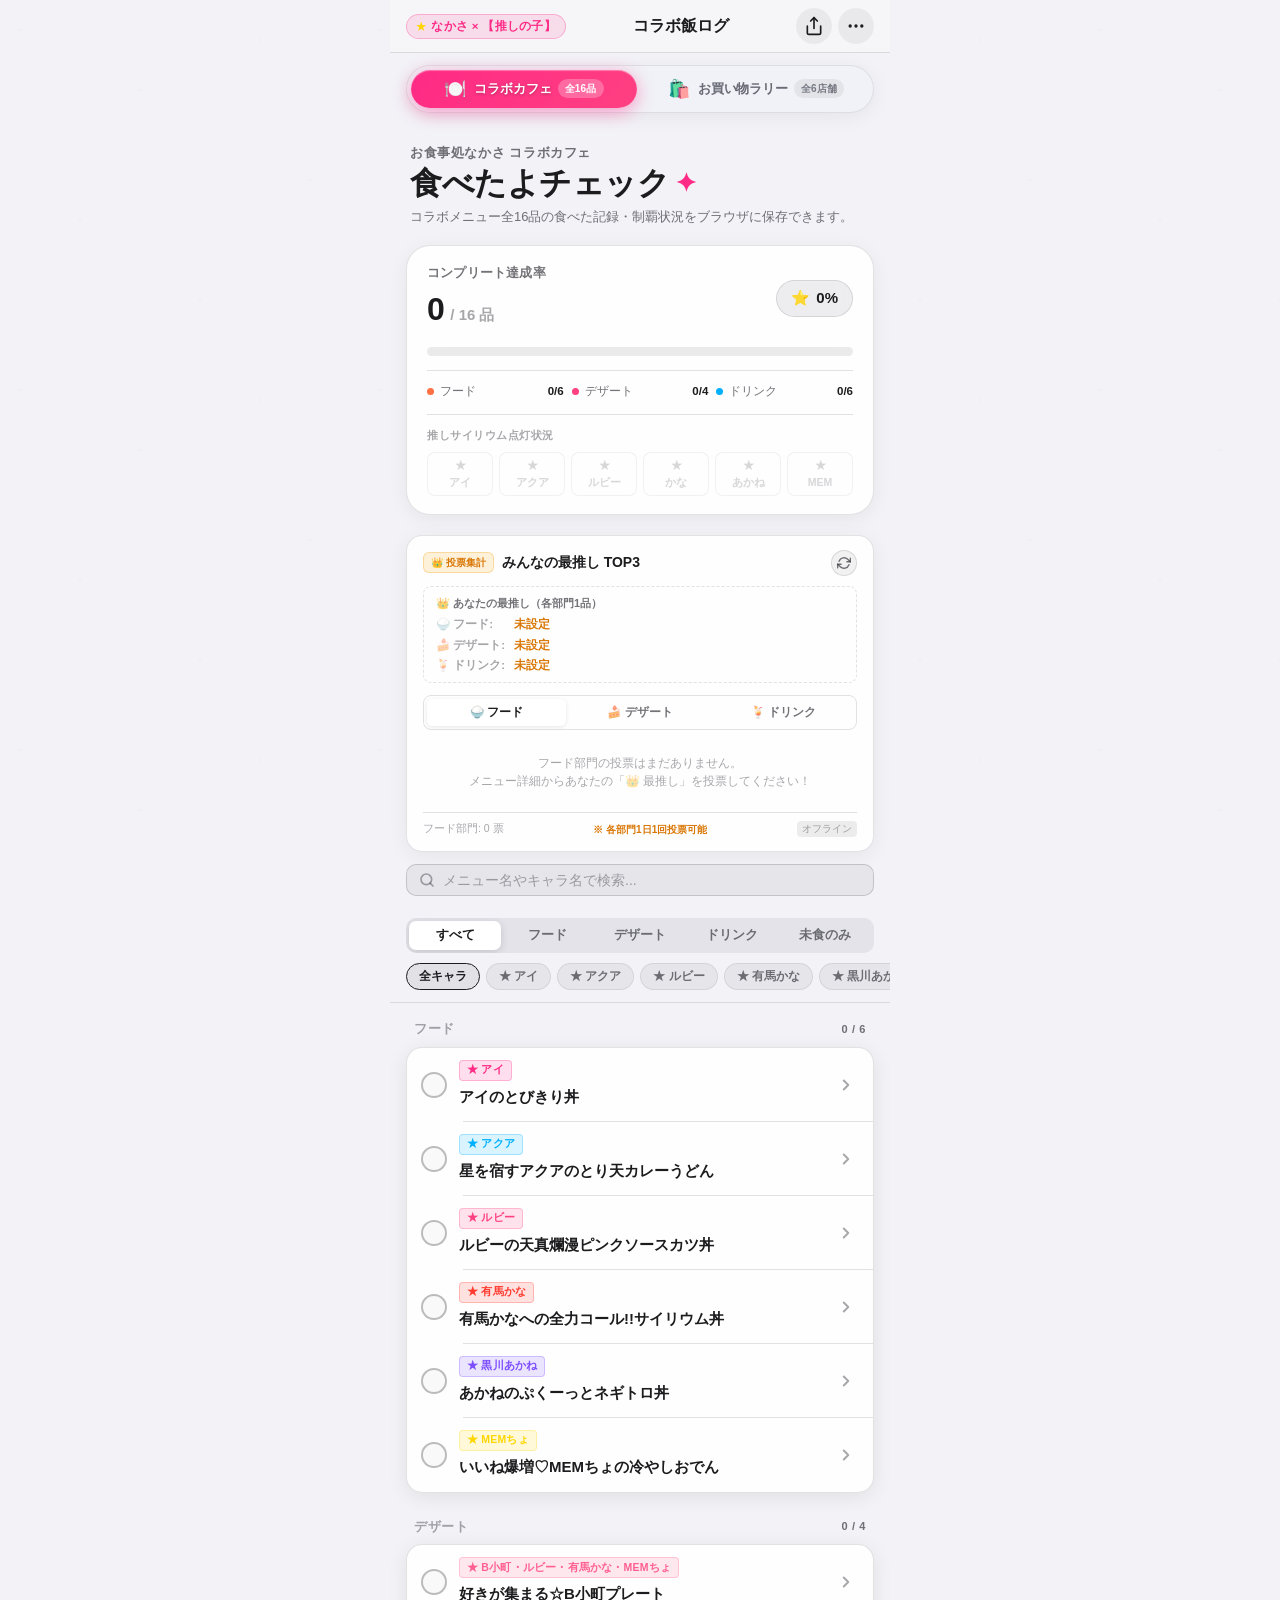
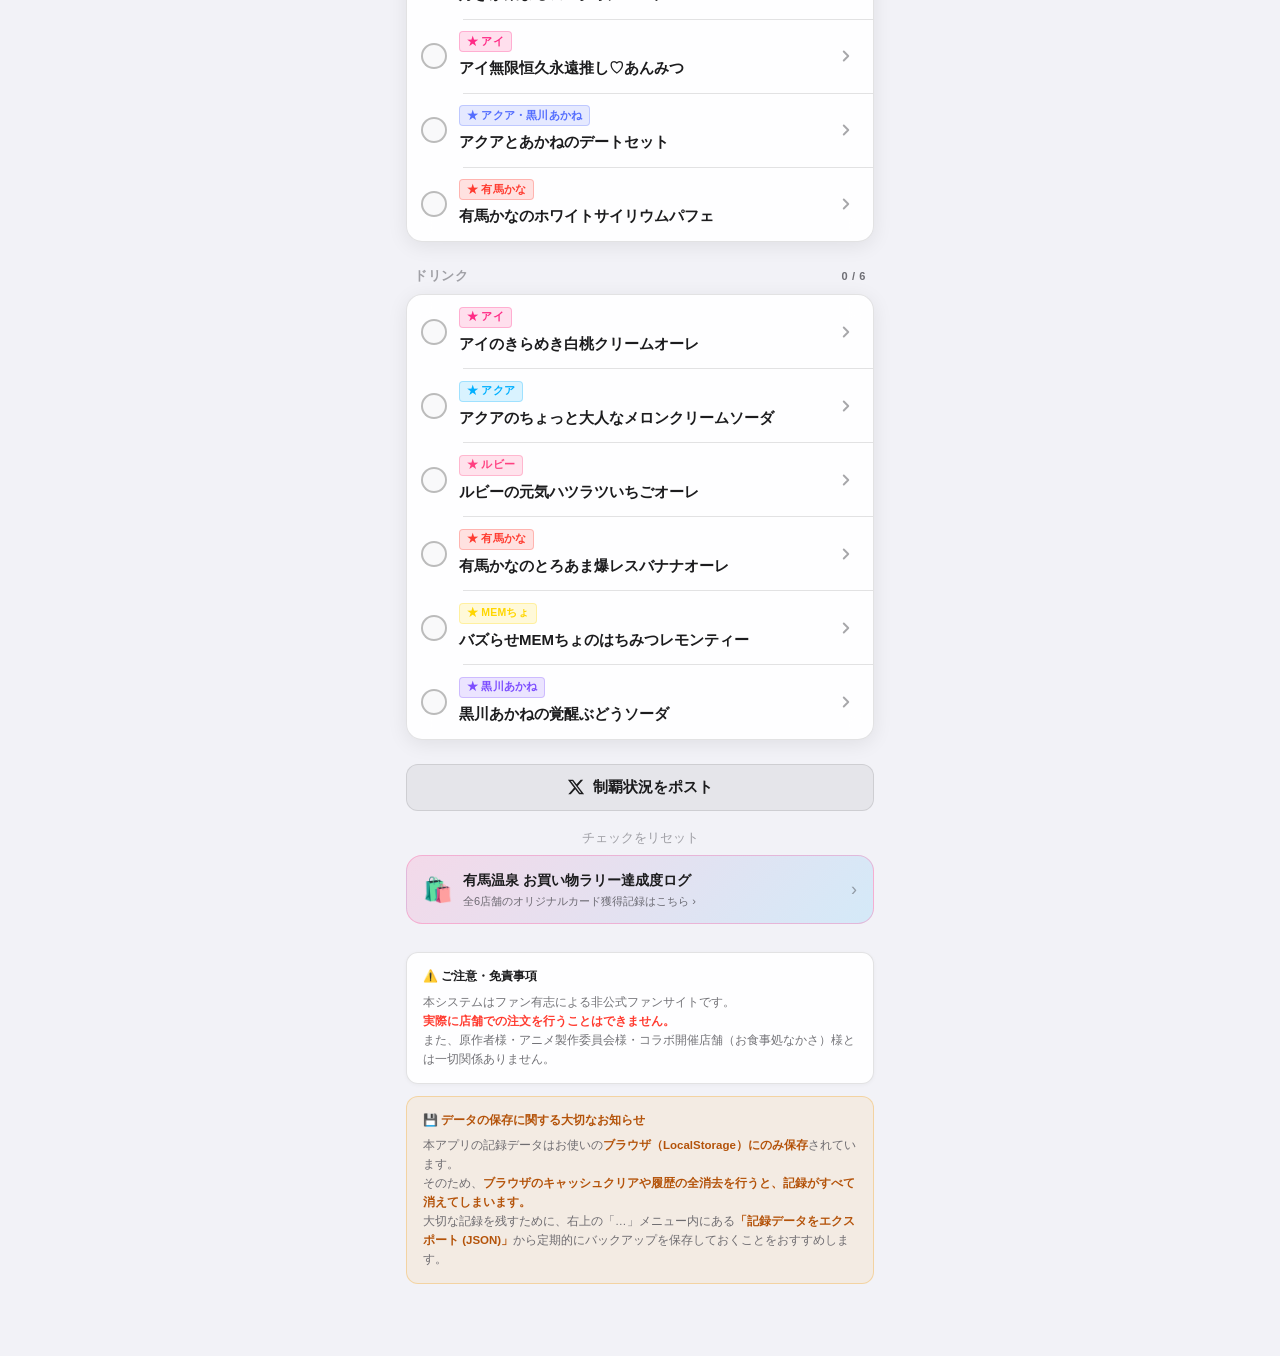
==== commit 5e9994e9: "feat: 【推しの子】× 有馬温泉 お買い物ラリー達成度ログ機能の実装" ====
--- a/index.html
+++ b/index.html
@@ -54,6 +54,26 @@
 
     <!-- Scrollable Main Content -->
     <main class="main-content" id="mainContent">
+
+      <!-- Navigation Switcher (コラボカフェ ⇔ お買い物ラリー) -->
+      <div class="event-nav-container">
+        <nav class="event-nav-switcher" aria-label="イベント切替">
+          <a href="index.html" class="event-nav-tab tab-cafe active">
+            <span class="tab-icon">🍽️</span>
+            <div class="tab-info">
+              <span class="tab-name">コラボカフェ</span>
+              <span class="tab-badge">全16品</span>
+            </div>
+          </a>
+          <a href="rally.html" class="event-nav-tab tab-rally">
+            <span class="tab-icon">🛍️</span>
+            <div class="tab-info">
+              <span class="tab-name">お買い物ラリー</span>
+              <span class="tab-badge">全6店舗</span>
+            </div>
+          </a>
+        </nav>
+      </div>
       
       <!-- iOS Large Title Section -->
       <section class="large-title-section">
@@ -69,7 +89,12 @@
       <section class="progress-card">
         <div class="progress-card-header">
           <div class="progress-info">
-            <div class="progress-label">コンプリート達成率</div>
+            <div class="progress-label-row">
+              <span class="progress-label" id="progressLabel">コンプリート達成率</span>
+              <div class="lap-pill-group" id="lapPillGroup" style="display: none;">
+                <!-- Dynamically generated by app.js -->
+              </div>
+            </div>
             <div class="progress-numbers">
               <span class="eaten-count" id="eatenCount">0</span>
               <span class="total-count">/ 16 品</span>
@@ -234,6 +259,18 @@
         </button>
       </div>
 
+      <!-- Cross Link Banner (お買い物ラリーへの誘導) -->
+      <a href="rally.html" class="rally-cross-banner">
+        <div class="cross-banner-left">
+          <span class="cross-banner-icon">🛍️</span>
+          <div>
+            <div class="cross-banner-title">有馬温泉 お買い物ラリー達成度ログ</div>
+            <div class="cross-banner-sub">全6店舗のオリジナルカード獲得記録はこちら ›</div>
+          </div>
+        </div>
+        <span class="cross-banner-arrow">›</span>
+      </a>
+
       <footer class="app-footer">
         <div class="disclaimer-box">
           <p class="disclaimer-title">⚠️ ご注意・免責事項</p>
--- a/style.css
+++ b/style.css
@@ -479,11 +479,61 @@
   margin-bottom: 14px;
 }
 
+.progress-label-row {
+  display: flex;
+  align-items: center;
+  gap: 8px;
+  flex-wrap: wrap;
+}
+
 .progress-label {
   font-size: 12.5px;
   font-weight: 600;
   color: var(--text-secondary);
   letter-spacing: 0.2px;
+}
+
+.lap-pill-group {
+  display: inline-flex;
+  align-items: center;
+  gap: 3px;
+  background: var(--bg-segmented);
+  padding: 2px 3px;
+  border-radius: var(--radius-pill);
+  border: 0.5px solid var(--ios-separator);
+}
+
+.lap-pill-btn {
+  background: transparent;
+  border: none;
+  font-family: inherit;
+  font-size: 11px;
+  font-weight: 600;
+  color: var(--text-tertiary);
+  padding: 2px 8px;
+  border-radius: var(--radius-pill);
+  cursor: pointer;
+  transition: all 0.2s ease;
+  line-height: 1.4;
+}
+
+.lap-pill-btn:hover {
+  color: var(--text-primary);
+}
+
+.lap-pill-btn.active {
+  background: var(--bg-card);
+  color: var(--text-primary);
+  font-weight: 700;
+  box-shadow: 0 1px 3px rgba(0, 0, 0, 0.1);
+}
+
+.lap-pill-btn.is-completed {
+  color: #e91e63;
+}
+
+.lap-pill-btn.active.is-completed {
+  color: #e91e63;
 }
 
 .progress-numbers {
@@ -564,6 +614,11 @@
   font-size: 11.5px;
   color: var(--text-secondary);
   font-weight: 500;
+  min-width: 0;
+}
+
+.cat-name {
+  white-space: nowrap;
 }
 
 .cat-dot {
@@ -2145,5 +2200,202 @@
   padding: 10px 0;
 }
 
-
-
+/* --------------------------------------------------------------------------
+   イベント相互ナビゲーション（コラボカフェ ⇔ お買い物ラリー）
+   プレミアム・カプセルスイッチャー
+   -------------------------------------------------------------------------- */
+.event-nav-container {
+  margin: 0 0 20px 0;
+}
+
+.event-nav-switcher {
+  display: flex;
+  background: rgba(22, 25, 42, 0.72);
+  backdrop-filter: blur(24px);
+  -webkit-backdrop-filter: blur(24px);
+  padding: 4px;
+  border-radius: var(--radius-pill);
+  gap: 6px;
+  border: 1px solid rgba(255, 255, 255, 0.12);
+  box-shadow: 0 8px 30px rgba(0, 0, 0, 0.28), inset 0 1px 0 rgba(255, 255, 255, 0.08);
+}
+
+.event-nav-tab {
+  flex: 1;
+  display: inline-flex;
+  align-items: center;
+  justify-content: center;
+  gap: 8px;
+  padding: 9px 14px;
+  text-decoration: none;
+  border-radius: var(--radius-pill);
+  transition: all 0.25s cubic-bezier(0.16, 1, 0.3, 1);
+  position: relative;
+}
+
+.event-nav-tab .tab-icon {
+  font-size: 18px;
+  line-height: 1;
+  display: inline-flex;
+  align-items: center;
+  transition: transform 0.2s ease;
+}
+
+.event-nav-tab:hover .tab-icon {
+  transform: scale(1.15);
+}
+
+.event-nav-tab .tab-info {
+  display: flex;
+  align-items: center;
+  gap: 6px;
+}
+
+.event-nav-tab .tab-name {
+  font-size: 13px;
+  font-weight: 700;
+  color: var(--text-secondary);
+  letter-spacing: -0.01em;
+  transition: color 0.2s ease;
+  white-space: nowrap;
+}
+
+.event-nav-tab .tab-badge {
+  font-size: 10px;
+  font-weight: 700;
+  padding: 2px 7px;
+  border-radius: var(--radius-pill);
+  background: rgba(255, 255, 255, 0.08);
+  color: var(--text-tertiary);
+  letter-spacing: 0.02em;
+  transition: all 0.2s ease;
+  white-space: nowrap;
+}
+
+/* 非アクティブホバー */
+.event-nav-tab:not(.active):hover {
+  background: rgba(255, 255, 255, 0.07);
+}
+
+.event-nav-tab:not(.active):hover .tab-name {
+  color: var(--text-primary);
+}
+
+/* アクティブ共通 */
+.event-nav-tab.active {
+  color: #ffffff;
+}
+
+.event-nav-tab.active .tab-name {
+  color: #ffffff;
+  font-weight: 800;
+  text-shadow: 0 1px 3px rgba(0, 0, 0, 0.3);
+}
+
+.event-nav-tab.active .tab-badge {
+  background: rgba(255, 255, 255, 0.25);
+  color: #ffffff;
+  font-weight: 800;
+  backdrop-filter: blur(4px);
+}
+
+/* カフェタブ（アクティブ時）: 推しの子ピンクグラデーション */
+.event-nav-tab.tab-cafe.active {
+  background: linear-gradient(135deg, #ff2a85 0%, #ff4081 100%);
+  box-shadow: 0 4px 18px rgba(255, 42, 133, 0.45), inset 0 1px 1px rgba(255, 255, 255, 0.35);
+}
+
+/* ラリータブ（アクティブ時）: 推しの子シアン×ピンクのスターライトグラデーション */
+.event-nav-tab.tab-rally.active {
+  background: linear-gradient(135deg, #00b0ff 0%, #ff2a85 100%);
+  box-shadow: 0 4px 18px rgba(0, 176, 255, 0.4), inset 0 1px 1px rgba(255, 255, 255, 0.35);
+}
+
+/* レスポンシブ調整（スマホ幅） */
+@media (max-width: 380px) {
+  .event-nav-tab {
+    padding: 8px 8px;
+    gap: 5px;
+  }
+  .event-nav-tab .tab-icon {
+    font-size: 16px;
+  }
+  .event-nav-tab .tab-name {
+    font-size: 12px;
+  }
+  .event-nav-tab .tab-badge {
+    display: none;
+  }
+}
+
+/* ライトモード対応 */
+[data-theme="light"] .event-nav-switcher,
+:root:not([data-theme="dark"]) .event-nav-switcher {
+  background: rgba(240, 242, 248, 0.88);
+  border-color: rgba(0, 0, 0, 0.08);
+  box-shadow: 0 4px 20px rgba(0, 0, 0, 0.06);
+}
+
+[data-theme="light"] .event-nav-tab:not(.active) .tab-name,
+:root:not([data-theme="dark"]) .event-nav-tab:not(.active) .tab-name {
+  color: rgba(30, 32, 45, 0.65);
+}
+
+[data-theme="light"] .event-nav-tab:not(.active) .tab-badge,
+:root:not([data-theme="dark"]) .event-nav-tab:not(.active) .tab-badge {
+  background: rgba(0, 0, 0, 0.06);
+  color: rgba(30, 32, 45, 0.55);
+}
+
+.rally-cross-banner {
+  background: linear-gradient(135deg, rgba(255, 42, 133, 0.12) 0%, rgba(0, 176, 255, 0.12) 100%);
+  border: 1px solid rgba(255, 42, 133, 0.25);
+  border-radius: var(--radius-lg);
+  padding: 14px 16px;
+  margin-bottom: 20px;
+  display: flex;
+  align-items: center;
+  justify-content: space-between;
+  gap: 12px;
+  text-decoration: none;
+  transition: all 0.2s ease;
+}
+
+.rally-cross-banner:hover {
+  transform: translateY(-2px);
+  border-color: rgba(255, 42, 133, 0.45);
+  box-shadow: 0 6px 20px rgba(255, 42, 133, 0.15);
+}
+
+.cross-banner-left {
+  display: flex;
+  align-items: center;
+  gap: 10px;
+}
+
+.cross-banner-icon {
+  font-size: 24px;
+  line-height: 1;
+}
+
+.cross-banner-title {
+  font-size: 14px;
+  font-weight: 700;
+  color: var(--text-primary);
+  margin-bottom: 2px;
+}
+
+.cross-banner-sub {
+  font-size: 11px;
+  color: var(--text-secondary);
+}
+
+.cross-banner-arrow {
+  color: var(--text-tertiary);
+  font-size: 18px;
+  font-weight: 300;
+}
+
+
+
+
